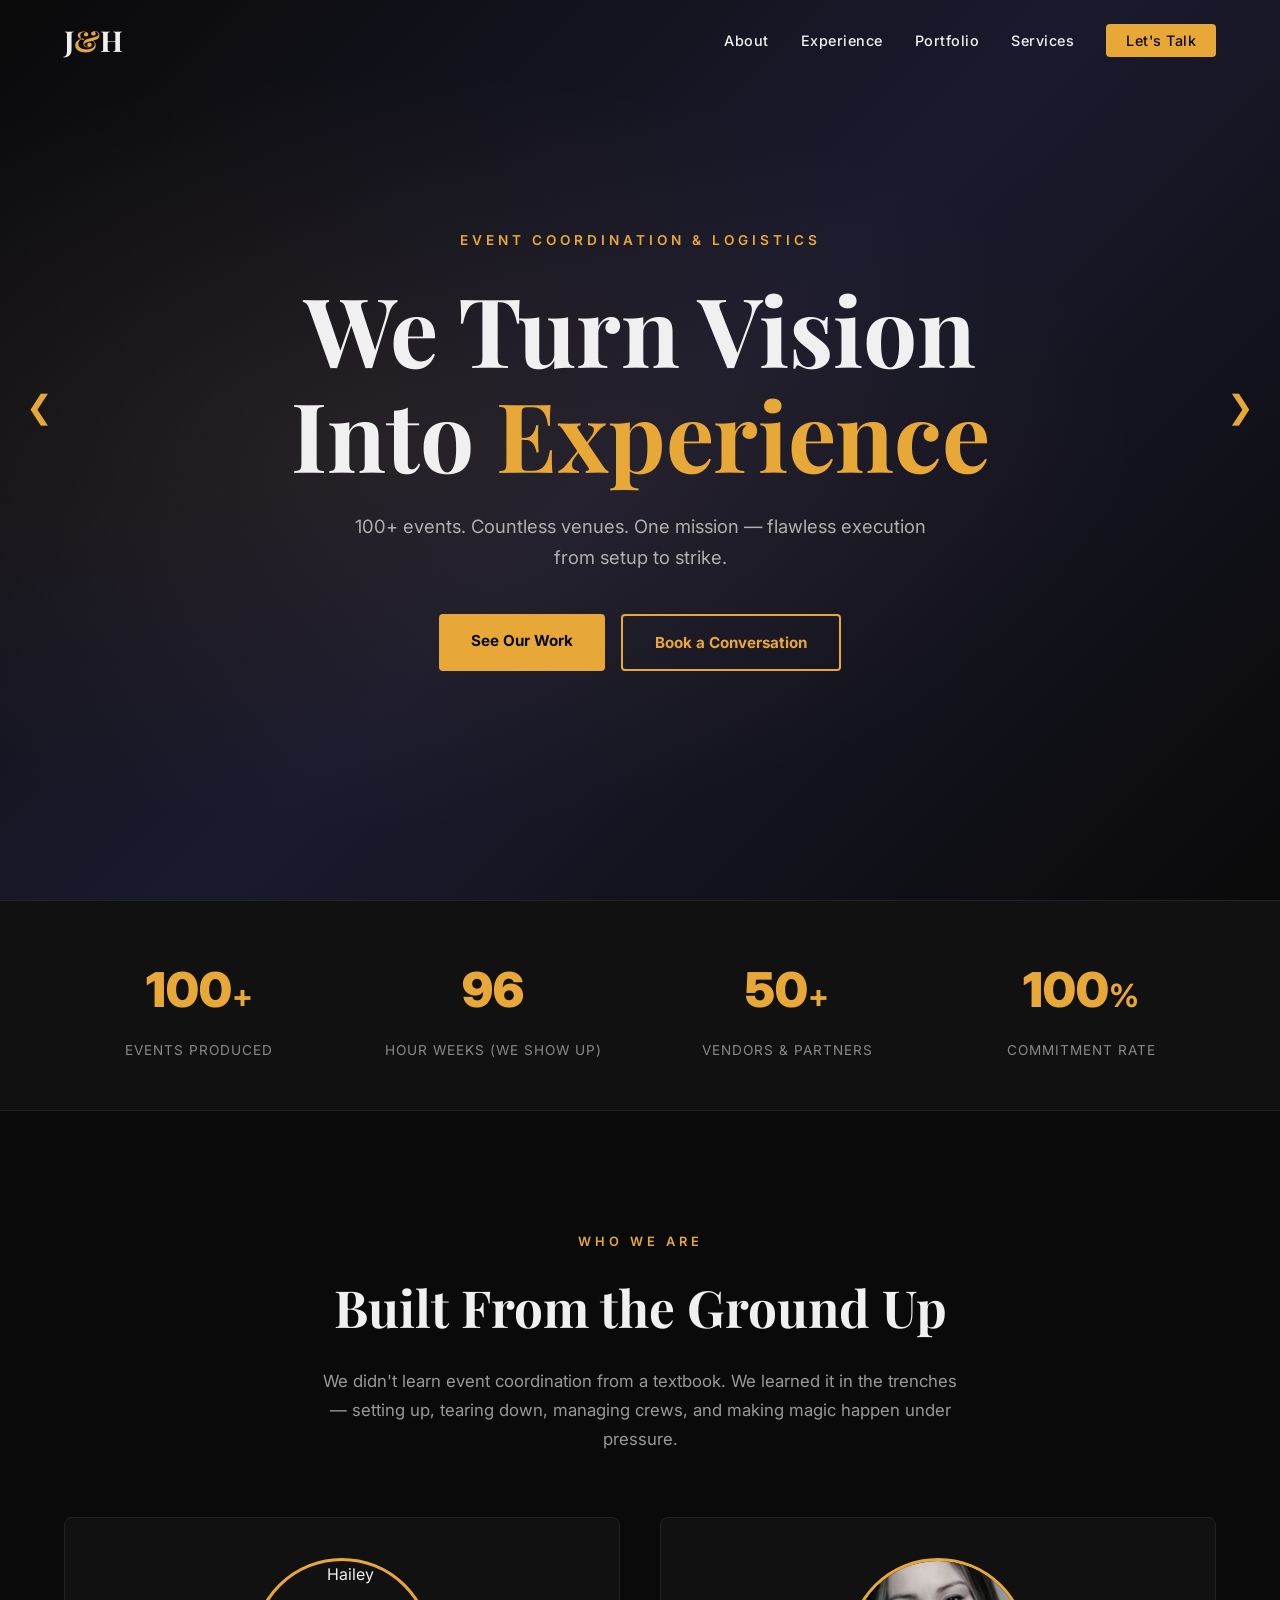
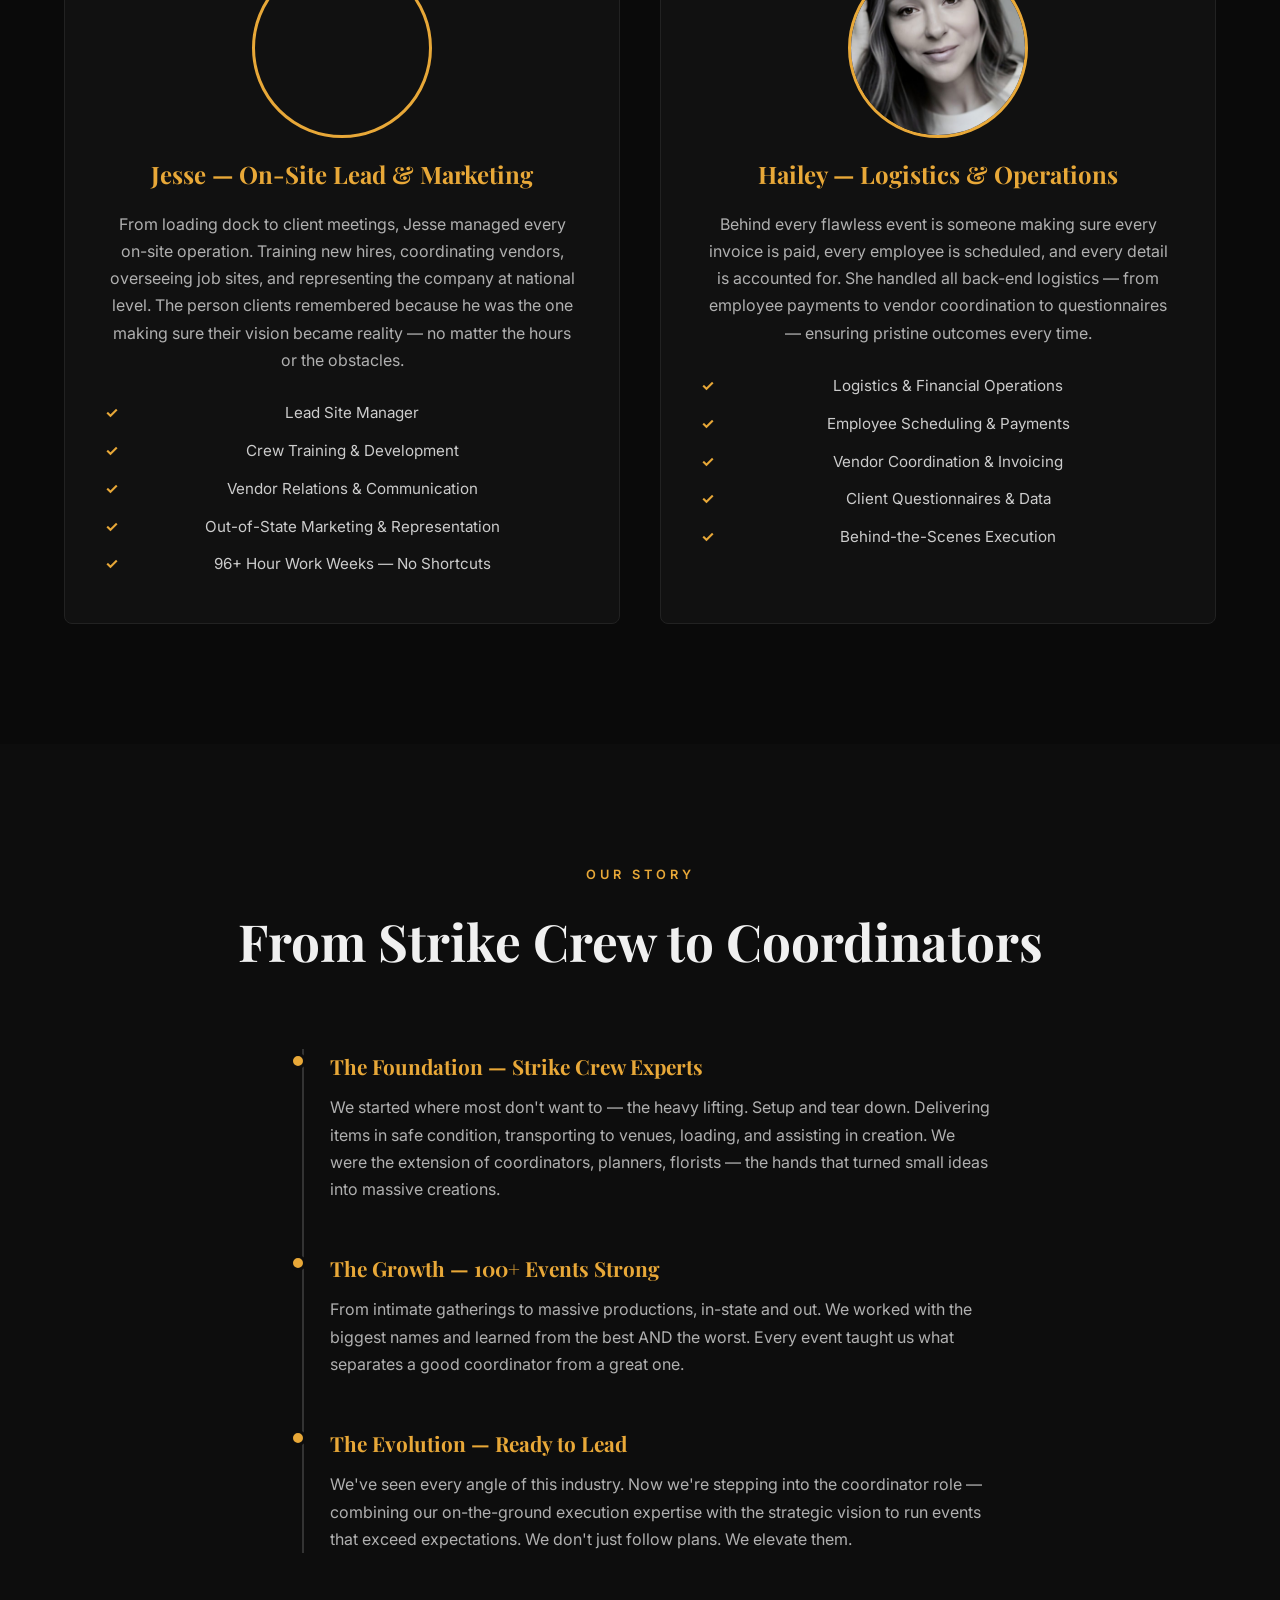
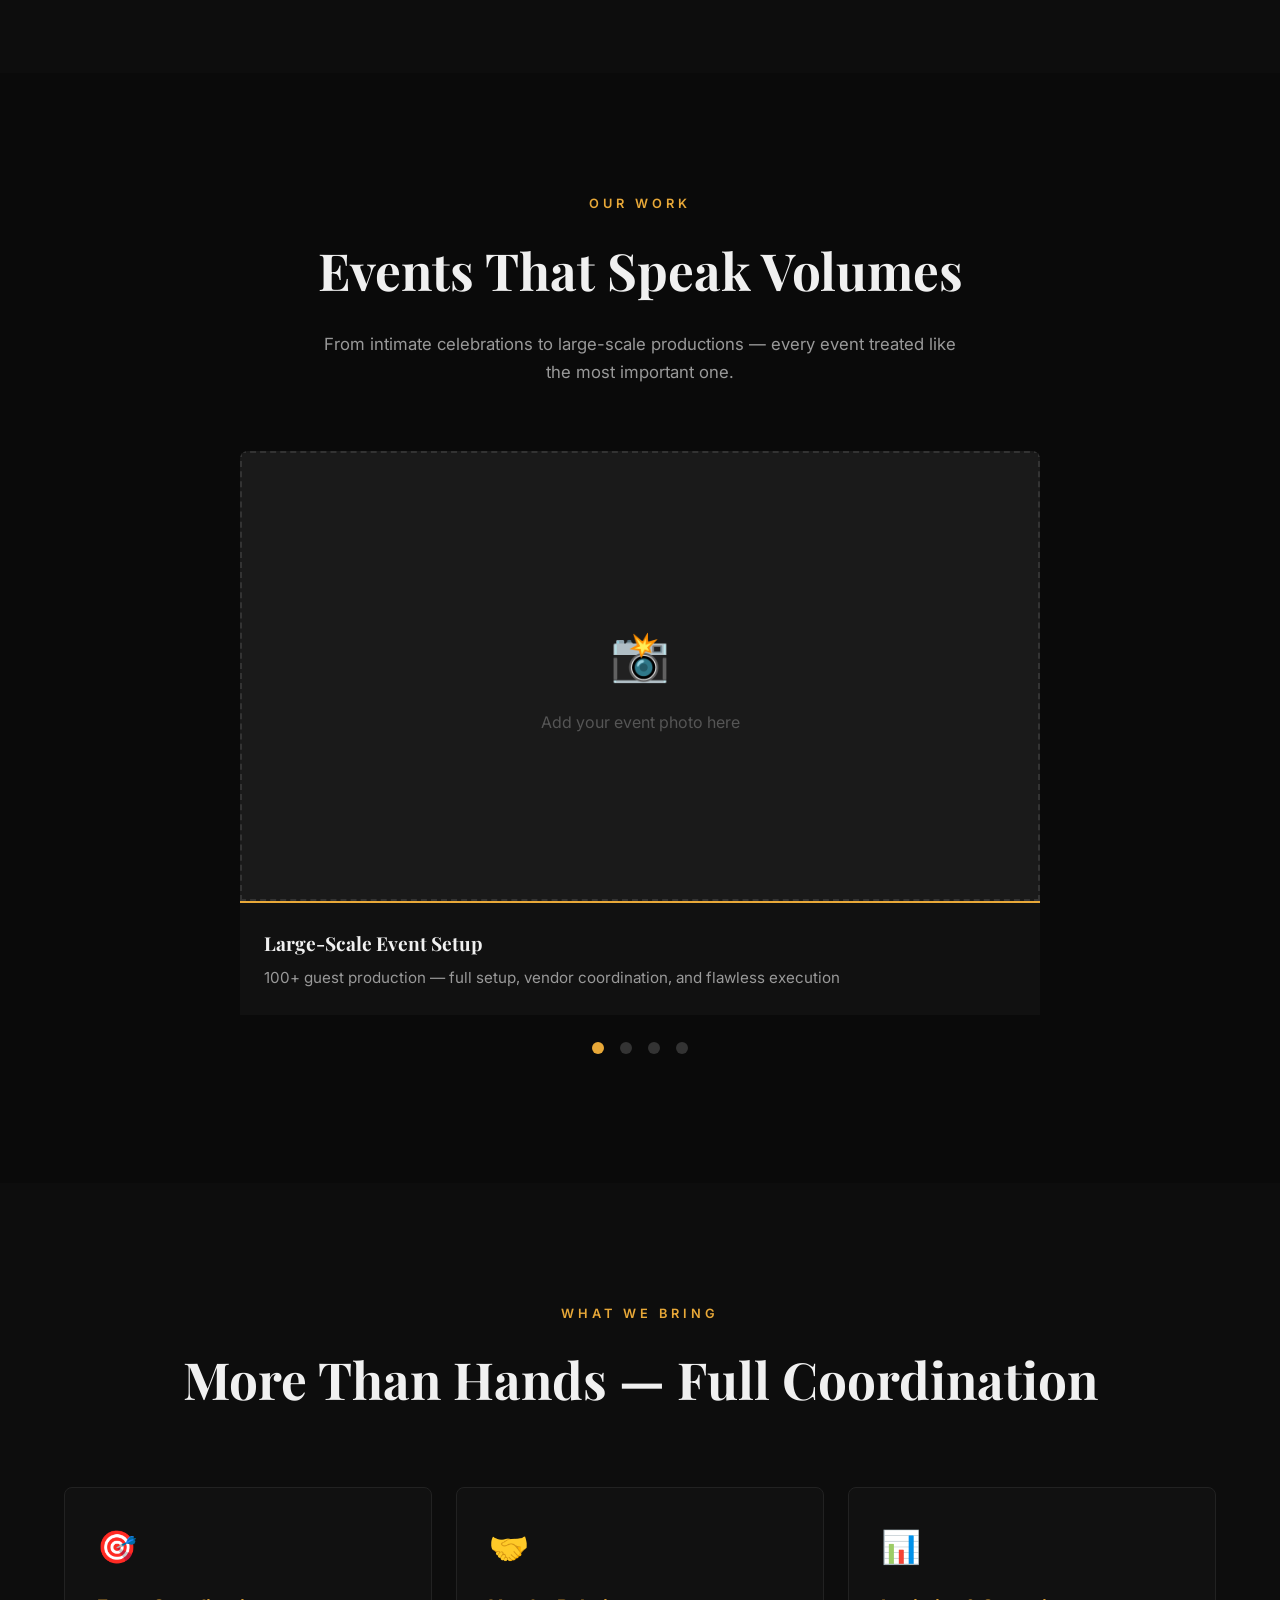
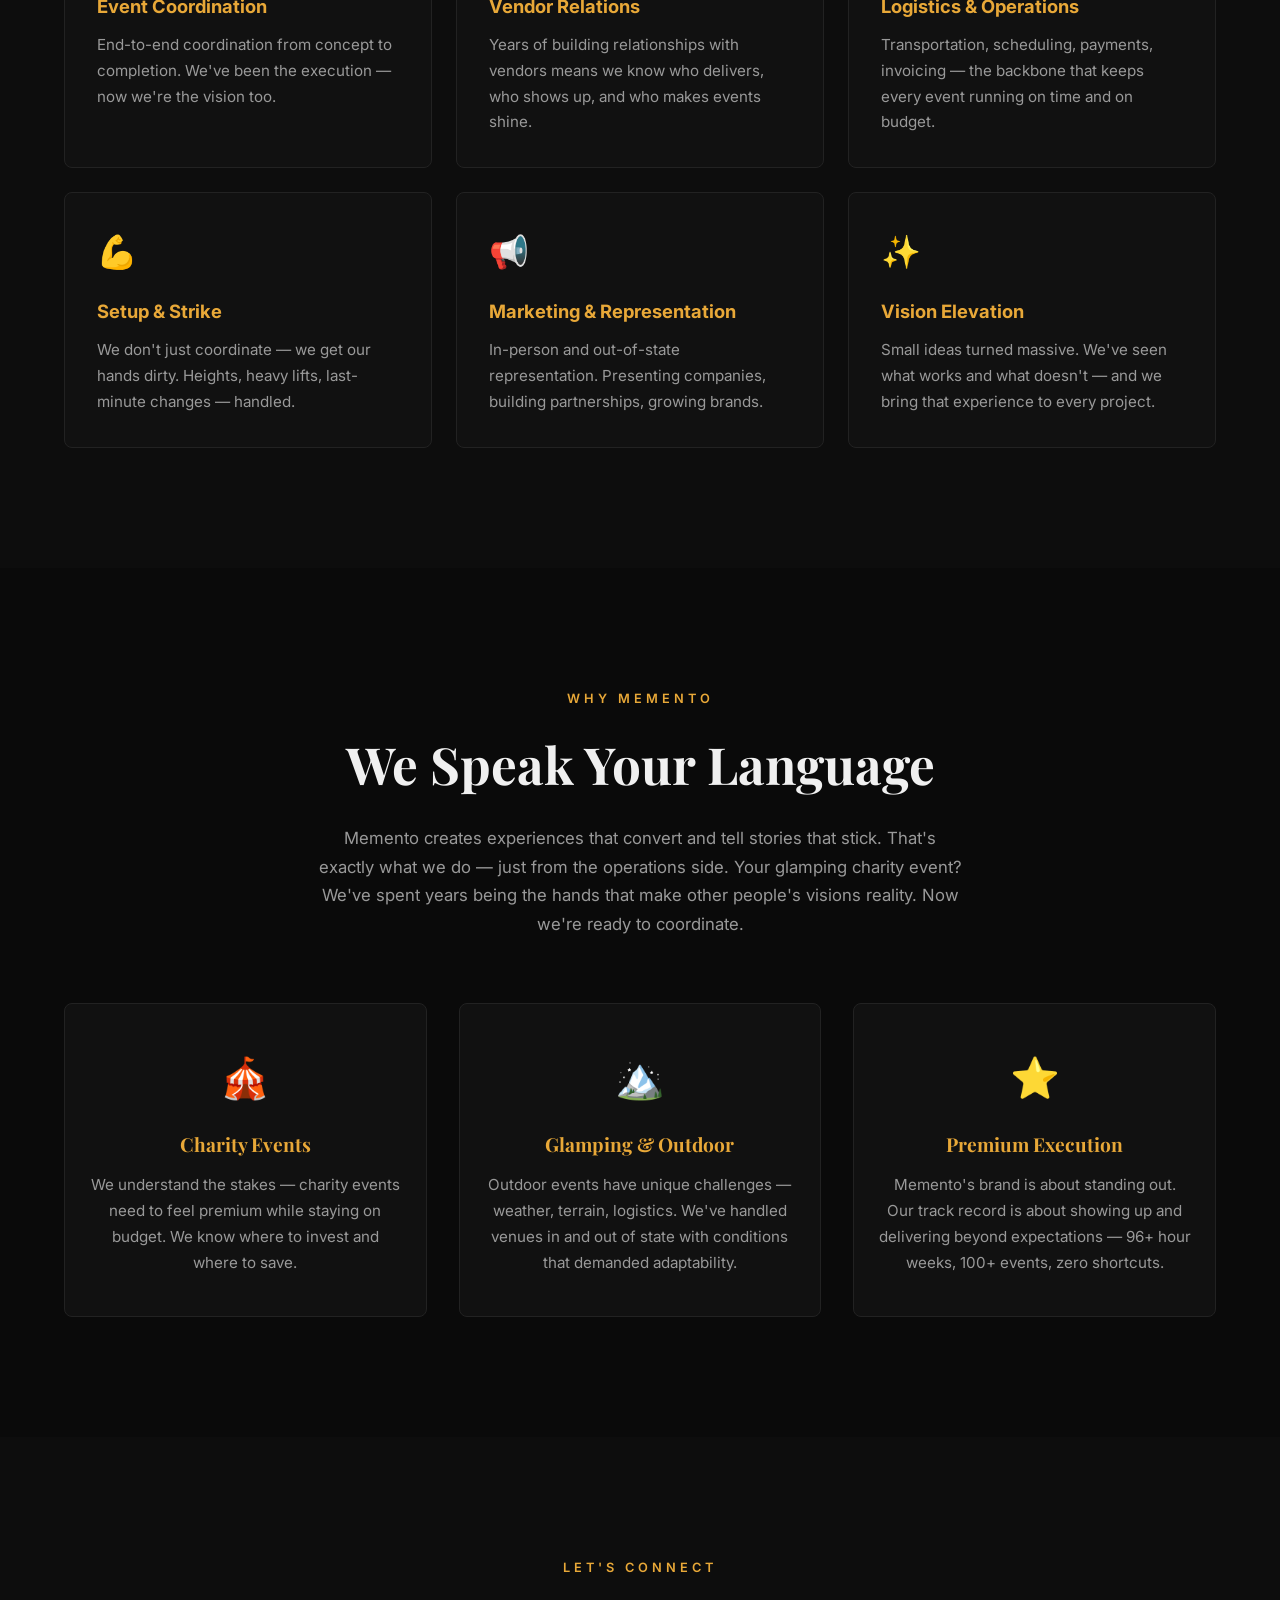
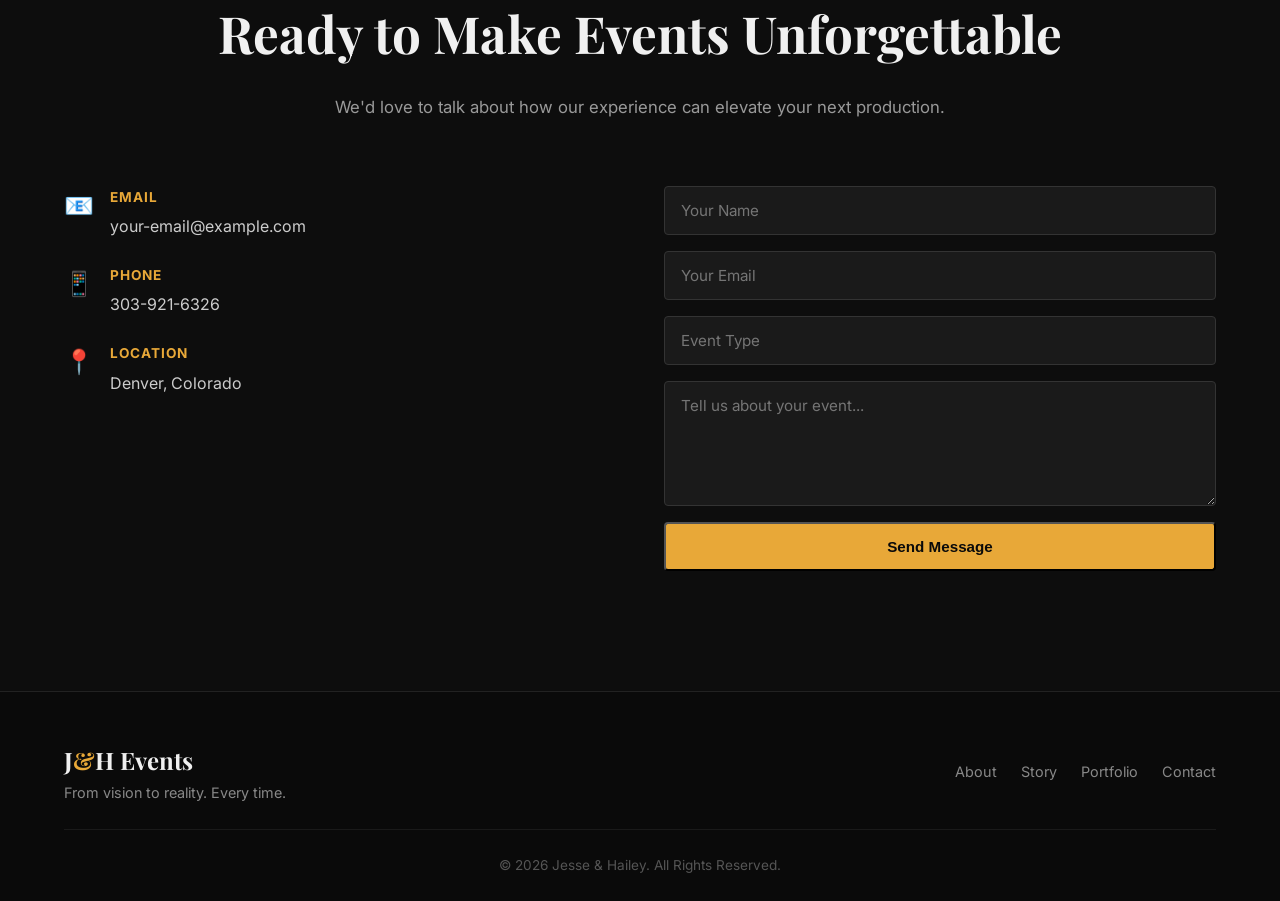
==== index.html @ 182ef025 "Update image source for Jesse's photo" ====
<!DOCTYPE html>
<html lang="en">
<head>
    <meta charset="UTF-8">
    <meta name="viewport" content="width=device-width, initial-scale=1.0">
    <title>Jesse & Hailey | Event Coordinators</title>
    <link rel="stylesheet" href="styles.css">
    <link rel="preconnect" href="https://fonts.googleapis.com">
    <link href="https://fonts.googleapis.com/css2?family=Inter:wght@300;400;500;600;700;800;900&family=Playfair+Display:wght@400;600;700&display=swap" rel="stylesheet">
</head>
<body>

    <!-- Navigation -->
    <nav class="navbar" id="navbar">
        <div class="nav-container">
            <a href="#hero" class="nav-logo">J<span>&</span>H</a>
            <ul class="nav-links">
                <li><a href="#about">About</a></li>
                <li><a href="#experience">Experience</a></li>
                <li><a href="#portfolio">Portfolio</a></li>
                <li><a href="#what-we-do">Services</a></li>
                <li><a href="#contact" class="nav-cta">Let's Talk</a></li>
            </ul>
            <button class="mobile-toggle" id="mobileToggle">☰</button>
        </div>
    </nav>

    <!-- Hero Section -->
    <section class="hero" id="hero">
        <div class="hero-overlay"></div>
        <div class="hero-content">
            <p class="hero-tagline">EVENT COORDINATION & LOGISTICS</p>
            <h1 class="hero-title">We Turn Vision<br>Into <span class="accent">Experience</span></h1>
            <p class="hero-subtitle">100+ events. Countless venues. One mission — flawless execution from setup to strike.</p>
            <div class="hero-buttons">
                <a href="#portfolio" class="btn btn-primary">See Our Work</a>
                <a href="#contact" class="btn btn-outline">Book a Conversation</a>
            </div>
        </div>
    </section>

    <!-- Stats Bar -->
    <section class="stats-bar">
        <div class="container">
            <div class="stats-grid">
                <div class="stat">
                    <span class="stat-number" data-target="100">0</span><span class="stat-plus">+</span>
                    <span class="stat-label">Events Produced</span>
                </div>
                <div class="stat">
                    <span class="stat-number" data-target="96">0</span>
                    <span class="stat-label">Hour Weeks (We Show Up)</span>
                </div>
                <div class="stat">
                    <span class="stat-number" data-target="50">0</span><span class="stat-plus">+</span>
                    <span class="stat-label">Vendors & Partners</span>
                </div>
                <div class="stat">
                    <span class="stat-number">100</span><span class="stat-percent">%</span>
                    <span class="stat-label">Commitment Rate</span>
                </div>
            </div>
        </div>
    </section>

    <!-- About Section -->
    <section class="about" id="about">
        <div class="container">
            <div class="section-header">
                <p class="section-tag">WHO WE ARE</p>
                <h2 class="section-title">Built From the Ground Up</h2>
                <p class="section-subtitle">We didn't learn event coordination from a textbook. We learned it in the trenches — setting up, tearing down, managing crews, and making magic happen under pressure.</p>
            </div>
            <div class="about-grid">
                <div class="about-card">
                    <img src="https://github.com/666beaxt/HAILEY-JESSE/blob/main/Jesse.jpg?raw=true" alt="Hailey" class="about-photo">
                    <h3>Jesse — On-Site Lead & Marketing</h3>
                    <p>From loading dock to client meetings, Jesse managed every on-site operation. Training new hires, coordinating vendors, overseeing job sites, and representing the company at national level. The person clients remembered because he was the one making sure their vision became reality — no matter the hours or the obstacles.</p>
                    <ul class="about-skills">
                        <li>Lead Site Manager</li>
                        <li>Crew Training & Development</li>
                        <li>Vendor Relations & Communication</li>
                        <li>Out-of-State Marketing & Representation</li>
                        <li>96+ Hour Work Weeks — No Shortcuts</li>
                    </ul>
                </div>
                <div class="about-card">
                    <img src="hailey.jpg" alt="Hailey" class="about-photo">
                    <h3>Hailey — Logistics & Operations</h3>
                    <p>Behind every flawless event is someone making sure every invoice is paid, every employee is scheduled, and every detail is accounted for. She handled all back-end logistics — from employee payments to vendor coordination to questionnaires — ensuring pristine outcomes every time.</p>
                    <ul class="about-skills">
                        <li>Logistics & Financial Operations</li>
                        <li>Employee Scheduling & Payments</li>
                        <li>Vendor Coordination & Invoicing</li>
                        <li>Client Questionnaires & Data</li>
                        <li>Behind-the-Scenes Execution</li>
                    </ul>
                </div>
            </div>
        </div>
    </section>

    <!-- Experience / Story Section -->
    <section class="experience" id="experience">
        <div class="container">
            <div class="section-header">
                <p class="section-tag">OUR STORY</p>
                <h2 class="section-title">From Strike Crew to Coordinators</h2>
            </div>
            <div class="timeline">
                <div class="timeline-item">
                    <div class="timeline-marker"></div>
                    <div class="timeline-content">
                        <h3>The Foundation — Strike Crew Experts</h3>
                        <p>We started where most don't want to — the heavy lifting. Setup and tear down. Delivering items in safe condition, transporting to venues, loading, and assisting in creation. We were the extension of coordinators, planners, florists — the hands that turned small ideas into massive creations.</p>
                    </div>
                </div>
                <div class="timeline-item">
                    <div class="timeline-marker"></div>
                    <div class="timeline-content">
                        <h3>The Growth — 100+ Events Strong</h3>
                        <p>From intimate gatherings to massive productions, in-state and out. We worked with the biggest names and learned from the best AND the worst. Every event taught us what separates a good coordinator from a great one.</p>
                    </div>
                </div>
                <div class="timeline-item">
                    <div class="timeline-marker"></div>
                    <div class="timeline-content">
                        <h3>The Evolution — Ready to Lead</h3>
                        <p>We've seen every angle of this industry. Now we're stepping into the coordinator role — combining our on-the-ground execution expertise with the strategic vision to run events that exceed expectations. We don't just follow plans. We elevate them.</p>
                    </div>
                </div>
            </div>
        </div>
    </section>

    <!-- Portfolio Slideshow Section -->
    <section class="portfolio" id="portfolio">
        <div class="container">
            <div class="section-header">
                <p class="section-tag">OUR WORK</p>
                <h2 class="section-title">Events That Speak Volumes</h2>
                <p class="section-subtitle">From intimate celebrations to large-scale productions — every event treated like the most important one.</p>
            </div>
            <div class="slideshow-container">
                <div class="slide active">
                    <div class="slide-placeholder">
                        <span>📸</span>
                        <p>Add your event photo here</p>
                    </div>
                    <div class="slide-caption">
                        <h3>Large-Scale Event Setup</h3>
                        <p>100+ guest production — full setup, vendor coordination, and flawless execution</p>
                    </div>
                </div>
                <div class="slide">
                    <div class="slide-placeholder">
                        <span>📸</span>
                        <p>Add your event photo here</p>
                    </div>
                    <div class="slide-caption">
                        <h3>Out-of-State Event</h3>
                        <p>Flown in, set up, executed, and struck — representing our company at every step</p>
                    </div>
                </div>
                <div class="slide">
                    <div class="slide-placeholder">
                        <span>📸</span>
                        <p>Add your event photo here</p>
                    </div>
                    <div class="slide-caption">
                        <h3>Venue Transformation</h3>
                        <p>From empty space to unforgettable experience — logistics, design support, and precision timing</p>
                    </div>
                </div>
                <div class="slide">
                    <div class="slide-placeholder">
                        <span>📸</span>
                        <p>Add your event photo here</p>
                    </div>
                    <div class="slide-caption">
                        <h3>Professional Strike & Wrap</h3>
                        <p>Every item returned in the same condition it left — that's our standard</p>
                    </div>
                </div>
                <!-- Navigation dots -->
                <div class="slide-dots">
                    <span class="dot active" onclick="currentSlide(1)"></span>
                    <span class="dot" onclick="currentSlide(2)"></span>
                    <span class="dot" onclick="currentSlide(3)"></span>
                    <span class="dot" onclick="currentSlide(4)"></span>
                </div>
            </div>
            <!-- Prev/Next buttons -->
            <a class="slide-prev" onclick="plusSlides(-1)">&#10094;</a>
            <a class="slide-next" onclick="plusSlides(1)">&#10095;</a>
        </div>
    </section>

    <!-- What We Do / Services -->
    <section class="services" id="what-we-do">
        <div class="container">
            <div class="section-header">
                <p class="section-tag">WHAT WE BRING</p>
                <h2 class="section-title">More Than Hands — Full Coordination</h2>
            </div>
            <div class="services-grid">
                <div class="service-card">
                    <div class="service-icon">🎯</div>
                    <h3>Event Coordination</h3>
                    <p>End-to-end coordination from concept to completion. We've been the execution — now we're the vision too.</p>
                </div>
                <div class="service-card">
                    <div class="service-icon">🤝</div>
                    <h3>Vendor Relations</h3>
                    <p>Years of building relationships with vendors means we know who delivers, who shows up, and who makes events shine.</p>
                </div>
                <div class="service-card">
                    <div class="service-icon">📊</div>
                    <h3>Logistics & Operations</h3>
                    <p>Transportation, scheduling, payments, invoicing — the backbone that keeps every event running on time and on budget.</p>
                </div>
                <div class="service-card">
                    <div class="service-icon">💪</div>
                    <h3>Setup & Strike</h3>
                    <p>We don't just coordinate — we get our hands dirty. Heights, heavy lifts, last-minute changes — handled.</p>
                </div>
                <div class="service-card">
                    <div class="service-icon">📢</div>
                    <h3>Marketing & Representation</h3>
                    <p>In-person and out-of-state representation. Presenting companies, building partnerships, growing brands.</p>
                </div>
                <div class="service-card">
                    <div class="service-icon">✨</div>
                    <h3>Vision Elevation</h3>
                    <p>Small ideas turned massive. We've seen what works and what doesn't — and we bring that experience to every project.</p>
                </div>
            </div>
        </div>
    </section>

    <!-- Why Memento Section -->
    <section class="why-memento">
        <div class="container">
            <div class="section-header">
                <p class="section-tag">WHY MEMENTO</p>
                <h2 class="section-title">We Speak Your Language</h2>
                <p class="section-subtitle">Memento creates experiences that convert and tell stories that stick. That's exactly what we do — just from the operations side. Your glamping charity event? We've spent years being the hands that make other people's visions reality. Now we're ready to coordinate.</p>
            </div>
            <div class="alignment-grid">
                <div class="alignment-card">
                    <div class="alignment-icon">🎪</div>
                    <h3>Charity Events</h3>
                    <p>We understand the stakes — charity events need to feel premium while staying on budget. We know where to invest and where to save.</p>
                </div>
                <div class="alignment-card">
                    <div class="alignment-icon">🏔️</div>
                    <h3>Glamping & Outdoor</h3>
                    <p>Outdoor events have unique challenges — weather, terrain, logistics. We've handled venues in and out of state with conditions that demanded adaptability.</p>
                </div>
                <div class="alignment-card">
                    <div class="alignment-icon">⭐</div>
                    <h3>Premium Execution</h3>
                    <p>Memento's brand is about standing out. Our track record is about showing up and delivering beyond expectations — 96+ hour weeks, 100+ events, zero shortcuts.</p>
                </div>
            </div>
        </div>
    </section>

    

    <!-- Contact Section -->
    <section class="contact" id="contact">
        <div class="container">
            <div class="section-header">
                <p class="section-tag">LET'S CONNECT</p>
                <h2 class="section-title">Ready to Make Events Unforgettable</h2>
                <p class="section-subtitle">We'd love to talk about how our experience can elevate your next production.</p>
            </div>
            <div class="contact-grid">
                <div class="contact-info">
                    <div class="contact-item">
                        <span class="contact-icon">📧</span>
                        <div>
                            <h4>Email</h4>
                            <p>your-email@example.com</p>
                        </div>
                    </div>
                    <div class="contact-item">
                        <span class="contact-icon">📱</span>
                        <div>
                            <h4>Phone</h4>
                            <p>303-921-6326</p>
                        </div>
                    </div>
                    <div class="contact-item">
                        <span class="contact-icon">📍</span>
                        <div>
                            <h4>Location</h4>
                            <p>Denver, Colorado</p>
                        </div>
                    </div>
                </div>
                <form class="contact-form" id="contactForm">
                    <input type="text" placeholder="Your Name" required>
                    <input type="email" placeholder="Your Email" required>
                    <input type="text" placeholder="Event Type">
                    <textarea placeholder="Tell us about your event..." rows="5" required></textarea>
                    <button type="submit" class="btn btn-primary btn-full">Send Message</button>
                </form>
            </div>
        </div>
    </section>

    <!-- Footer -->
    <footer class="footer">
        <div class="container">
            <div class="footer-content">
                <div class="footer-brand">
                    <h3>J<span>&</span>H Events</h3>
                    <p>From vision to reality. Every time.</p>
                </div>
                <div class="footer-links">
                    <a href="#about">About</a>
                    <a href="#experience">Story</a>
                    <a href="#portfolio">Portfolio</a>
                    <a href="#contact">Contact</a>
                </div>
            </div>
            <div class="footer-bottom">
                <p>&copy; 2026 Jesse & Hailey. All Rights Reserved.</p>
            </div>
        </div>
    </footer>

    <script src="script.js"></script>
</body>
</html>
---- styles.css ----
/* ===== RESET & BASE ===== */
*, *::before, *::after { margin: 0; padding: 0; box-sizing: border-box; }
html { scroll-behavior: smooth; }
body { font-family: 'Inter', sans-serif; color: #f0f0f0; background: #0a0a0a; line-height: 1.7; }
a { text-decoration: none; color: inherit; }
.container { max-width: 1200px; margin: 0 auto; padding: 0 24px; }
img { max-width: 100%; }

/* ===== ACCENT ===== */
.accent { color: #e8a838; }
.btn-primary { background: #e8a838; color: #0a0a0a; }
.btn-primary:hover { background: #f0b84d; }
.btn-outline { border: 2px solid #e8a838; color: #e8a838; }
.btn-outline:hover { background: #e8a838; color: #0a0a0a; }
.btn { display: inline-block; padding: 14px 32px; font-weight: 700; font-size: 0.95rem; border-radius: 4px; transition: all 0.3s; cursor: pointer; }
.btn-full { width: 100%; text-align: center; }

/* ===== NAVBAR ===== */
.navbar { position: fixed; top: 0; width: 100%; z-index: 1000; transition: background 0.3s; }
.navbar.scrolled { background: rgba(10,10,10,0.95); backdrop-filter: blur(10px); }
.nav-container { max-width: 1200px; margin: 0 auto; padding: 16px 24px; display: flex; justify-content: space-between; align-items: center; }
.nav-logo { font-family: 'Playfair Display', serif; font-size: 1.8rem; font-weight: 700; }
.nav-logo span { color: #e8a838; }
.nav-links { list-style: none; display: flex; gap: 32px; align-items: center; }
.nav-links a { font-size: 0.9rem; font-weight: 500; letter-spacing: 0.5px; transition: color 0.3s; }
.nav-links a:hover { color: #e8a838; }
.nav-cta { background: #e8a838; color: #0a0a0a !important; padding: 8px 20px; border-radius: 4px; font-weight: 700; }
.nav-cta:hover { background: #f0b84d; }
.mobile-toggle { display: none; background: none; border: none; color: #f0f0f0; font-size: 1.5rem; cursor: pointer; }

/* ===== HERO ===== */
.hero { min-height: 100vh; display: flex; align-items: center; justify-content: center; position: relative; background: linear-gradient(135deg, #0a0a0a 0%, #1a1a2e 50%, #0a0a0a 100%); }
.hero-overlay { position: absolute; inset: 0; background: radial-gradient(ellipse at 30% 50%, rgba(232,168,56,0.08) 0%, transparent 60%); }
.hero-content { position: relative; text-align: center; padding: 0 24px; }
.hero-tagline { font-size: 0.85rem; letter-spacing: 4px; color: #e8a838; margin-bottom: 24px; font-weight: 600; }
.hero-title { font-family: 'Playfair Display', serif; font-size: clamp(3rem, 8vw, 6rem); line-height: 1.1; margin-bottom: 24px; font-weight: 700; }
.hero-subtitle { font-size: 1.15rem; color: #b0b0b0; max-width: 600px; margin: 0 auto 40px; }
.hero-buttons { display: flex; gap: 16px; justify-content: center; flex-wrap: wrap; }

/* ===== STATS BAR ===== */
.stats-bar { background: #111; padding: 48px 0; border-top: 1px solid #222; border-bottom: 1px solid #222; }
.stats-grid { display: grid; grid-template-columns: repeat(4, 1fr); gap: 24px; text-align: center; }
.stat-number { font-size: 3rem; font-weight: 900; color: #e8a838; }
.stat-plus, .stat-percent { font-size: 2rem; color: #e8a838; font-weight: 700; }
.stat-label { display: block; font-size: 0.85rem; color: #888; margin-top: 8px; letter-spacing: 1px; text-transform: uppercase; }

/* ===== SECTION HEADERS ===== */
.section-header { text-align: center; margin-bottom: 64px; }
.section-tag { font-size: 0.8rem; letter-spacing: 4px; color: #e8a838; margin-bottom: 12px; font-weight: 600; }
.section-title { font-family: 'Playfair Display', serif; font-size: clamp(2rem, 4vw, 3.2rem); margin-bottom: 16px; }
.section-subtitle { font-size: 1.05rem; color: #999; max-width: 650px; margin: 0 auto; }

/* ===== ABOUT ===== */
.about { padding: 120px 0; }
.about-grid { display: grid; grid-template-columns: 1fr 1fr; gap: 40px; }
.about-card { background: #111; border: 1px solid #222; border-radius: 8px; padding: 40px; transition: border-color 0.3s; }
.about-card:hover { border-color: #e8a838; }
.about-card h3 { font-family: 'Playfair Display', serif; font-size: 1.5rem; margin-bottom: 16px; color: #e8a838; }
.about-card p { color: #b0b0b0; margin-bottom: 20px; }
.about-skills { list-style: none; }
.about-skills li { padding: 6px 0; padding-left: 20px; position: relative; color: #ccc; font-size: 0.95rem; }
.about-skills li::before { content: '✓'; position: absolute; left: 0; color: #e8a838; font-weight: 700; }
/* New styles for photo */
.about-photo {
    width: 180px;
    height: 180px;
    border-radius: 50%;
    object-fit: cover;
    border: 3px solid #e8a838;
    margin-bottom: 16px;
    display: block; /* To center it */
    margin-left: auto;
    margin-right: auto;
}
.about-card { text-align: center; } /* Center align text for photo as well */


/* ===== EXPERIENCE / TIMELINE ===== */
.experience { padding: 120px 0; background: #0d0d0d; }
.timeline { max-width: 700px; margin: 0 auto; position: relative; padding-left: 40px; }
.timeline::before { content: ''; position: absolute; left: 12px; top: 0; bottom: 0; width: 2px; background: #333; }
.timeline-item { position: relative; margin-bottom: 48px; }
.timeline-item:last-child { margin-bottom: 0; }
.timeline-marker { position: absolute; left: -40px; top: 4px; width: 16px; height: 16px; border-radius: 50%; background: #e8a838; border: 3px solid #0d0d0d; }
.timeline-content h3 { font-family: 'Playfair Display', serif; font-size: 1.3rem; margin-bottom: 10px; color: #e8a838; }
.timeline-content p { color: #b0b0b0; }

/* ===== PORTFOLIO / SLIDESHOW ===== */
.portfolio { padding: 120px 0; }
.slideshow-container { position: relative; max-width: 800px; margin: 0 auto; overflow: hidden; border-radius: 8px; }
.slide { display: none; }
.slide.active { display: block; }
.slide-placeholder { background: #1a1a1a; border: 2px dashed #333; height: 450px; display: flex; flex-direction: column; align-items: center; justify-content: center; color: #555; }
.slide-placeholder span { font-size: 3rem; margin-bottom: 12px; }
.slide img { width: 100%; height: 450px; object-fit: cover; }
.slide-caption { background: #111; padding: 24px; border-top: 2px solid #e8a838; }
.slide-caption h3 { font-family: 'Playfair Display', serif; font-size: 1.2rem; margin-bottom: 6px; }
.slide-caption p { color: #999; font-size: 0.95rem; }
.slide-dots { text-align: center; margin-top: 20px; }
.dot { display: inline-block; width: 12px; height: 12px; border-radius: 50%; background: #333; margin: 0 6px; cursor: pointer; transition: background 0.3s; }
.dot.active { background: #e8a838; }
.slide-prev, .slide-next { position: absolute; top: 50%; transform: translateY(-100%); font-size: 2rem; color: #e8a838; cursor: pointer; padding: 16px; transition: color 0.3s; user-select: none; }
.slide-prev { left: 10px; }
.slide-next { right: 10px; }
.slide-prev:hover, .slide-next:hover { color: #f0b84d; }

/* ===== SERVICES ===== */
.services { padding: 120px 0; background: #0d0d0d; }
.services-grid { display: grid; grid-template-columns: repeat(3, 1fr); gap: 24px; }
.service-card { background: #111; border: 1px solid #222; border-radius: 8px; padding: 32px; transition: all 0.3s; }
.service-card:hover { border-color: #e8a838; transform: translateY(-4px); }
.service-icon { font-size: 2rem; margin-bottom: 16px; }
.service-card h3 { font-size: 1.15rem; margin-bottom: 10px; color: #e8a838; }
.service-card p { color: #999; font-size: 0.95rem; }

/* ===== WHY MEMENTO ===== */
.why-memento { padding: 120px 0; }
.alignment-grid { display: grid; grid-template-columns: repeat(3, 1fr); gap: 32px; }
.alignment-card { text-align: center; padding: 40px 24px; background: #111; border: 1px solid #222; border-radius: 8px; transition: border-color 0.3s; }
.alignment-card:hover { border-color: #e8a838; }
.alignment-icon { font-size: 2.5rem; margin-bottom: 16px; }
.alignment-card h3 { font-family: 'Playfair Display', serif; font-size: 1.2rem; margin-bottom: 12px; color: #e8a838; }
.alignment-card p { color: #999; font-size: 0.95rem; }

/* ===== CONTACT ===== */
.contact { padding: 120px 0; background: #0d0d0d; }
.contact-grid { display: grid; grid-template-columns: 1fr 1fr; gap: 48px; }
.contact-item { display: flex; align-items: flex-start; gap: 16px; margin-bottom: 24px; }
.contact-icon { font-size: 1.5rem; }
.contact-item h4 { font-size: 0.85rem; letter-spacing: 1px; color: #e8a838; margin-bottom: 4px; text-transform: uppercase; }
.contact-item p { color: #ccc; }
.contact-form { display: flex; flex-direction: column; gap: 16px; }
.contact-form input, .contact-form textarea { background: #1a1a1a; border: 1px solid #333; color: #f0f0f0; padding: 14px 16px; border-radius: 4px; font-family: 'Inter', sans-serif; font-size: 0.95rem; transition: border-color 0.3s; }
.contact-form input:focus, .contact-form textarea:focus { outline: none; border-color: #e8a838; }

/* ===== FOOTER ===== */
.footer { padding: 48px 0 24px; border-top: 1px solid #222; }
.footer-content { display: flex; justify-content: space-between; align-items: center; margin-bottom: 24px; }
.footer-brand h3 { font-family: 'Playfair Display', serif; font-size: 1.5rem; }
.footer-brand h3 span { color: #e8a838; }
.footer-brand p { color: #888; font-size: 0.9rem; }
.footer-links { display: flex; gap: 24px; }
.footer-links a { color: #888; font-size: 0.9rem; transition: color 0.3s; }
.footer-links a:hover { color: #e8a838; }
.footer-bottom { text-align: center; padding-top: 24px; border-top: 1px solid #1a1a1a; }
.footer-bottom p { color: #555; font-size: 0.85rem; }

/* ===== RESPONSIVE ===== */
@media (max-width: 768px) {
    .nav-links { display: none; }
    .mobile-toggle { display: block; }
    .nav-links.open { display: flex; flex-direction: column; position: absolute; top: 100%; left: 0; right: 0; background: rgba(10,10,10,0.98); padding: 24px; gap: 20px; }
    .about-grid, .services-grid, .alignment-grid, .contact-grid { grid-template-columns: 1fr; }
    .stats-grid { grid-template-columns: repeat(2, 1fr); }
    .slide-placeholder { height: 280px; }
    .slide img { height: 280px; }
    /* ===== CLIENT LOGOS TICKER CSS ===== */
    .clients-ticker {
        width: 100%;
        overflow: hidden;
        background: #0a0a0a; /* Dark background to match site */
        padding: 20px 0;
        border-top: 1px solid #222;
        border-bottom: 1px solid #222;
        white-space: nowrap; /* Prevent wrapping */
        box-sizing: border-box; /* Include padding in width calculation */
    }

    .ticker-track {
        display: inline-block;
        white-space: nowrap;
        animation: ticker 20s linear infinite; /* Adjust duration as needed */
    }

    .ticker-item {
        display: inline-block;
        margin-right: 20px; /* Space between names */
        vertical-align: middle; /* Align text nicely */
        font-size: 1.2rem; /* Make text larger */
        color: #e8a838; /* Accent color for names */
        font-weight: 500;
    }

    .ticker-dot {
        display: inline-block; /* Show dots */
        color: #888; /* Color for dots */
        margin: 0 10px; /* Space around dots */
        font-size: 1.2rem;
    }

    /* Keyframes for the animation */
    @keyframes ticker {
        0% { transform: translate3d(0, 0, 0); }
        100% { transform: translate3d(-100%, 0, 0); } /* Moves it by the width of the first set of items */
    }

    /* Responsiveness adjustments */
    @media (max-width: 768px) {
        .ticker-item {
            font-size: 1rem; /* Smaller text on mobile */
        }
        .ticker-dot {
            font-size: 1rem;
            margin: 0 8px;
        }
        .clients-ticker {
            padding: 15px 0;
        }
    }
}
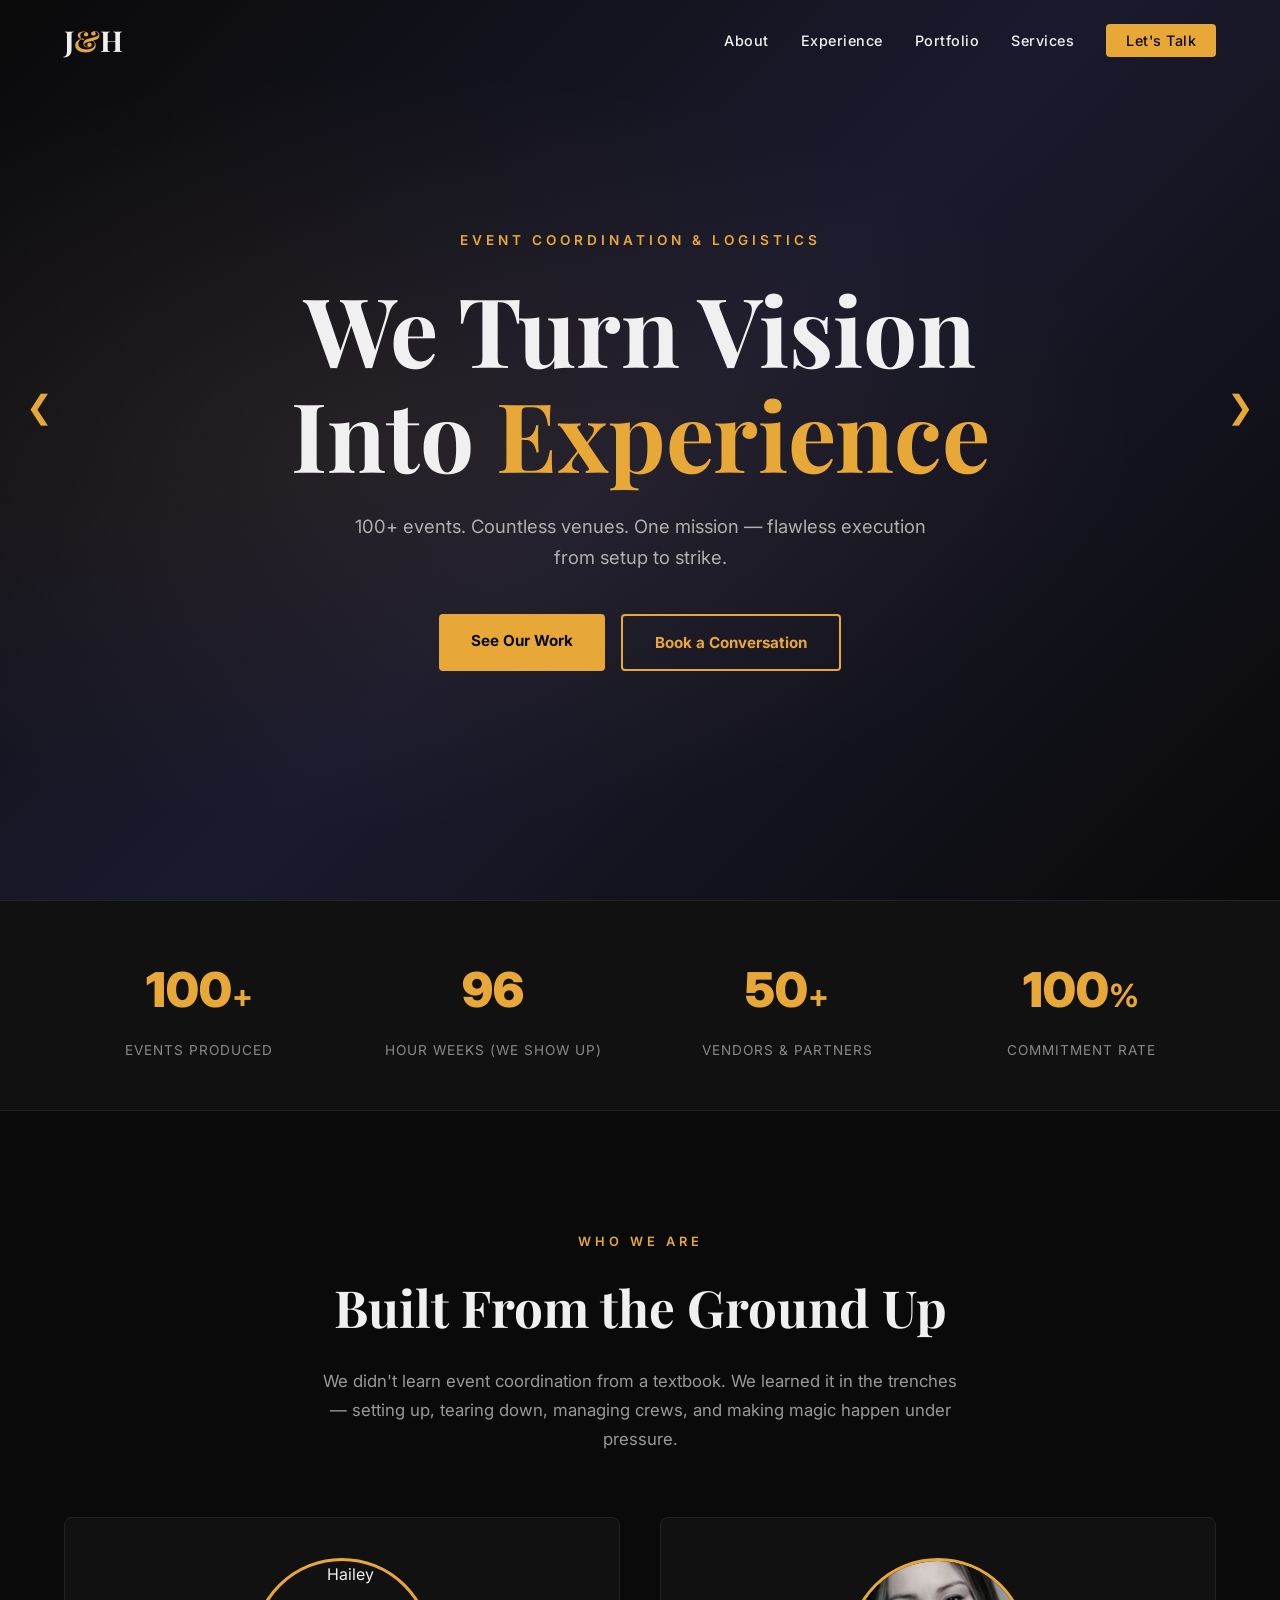
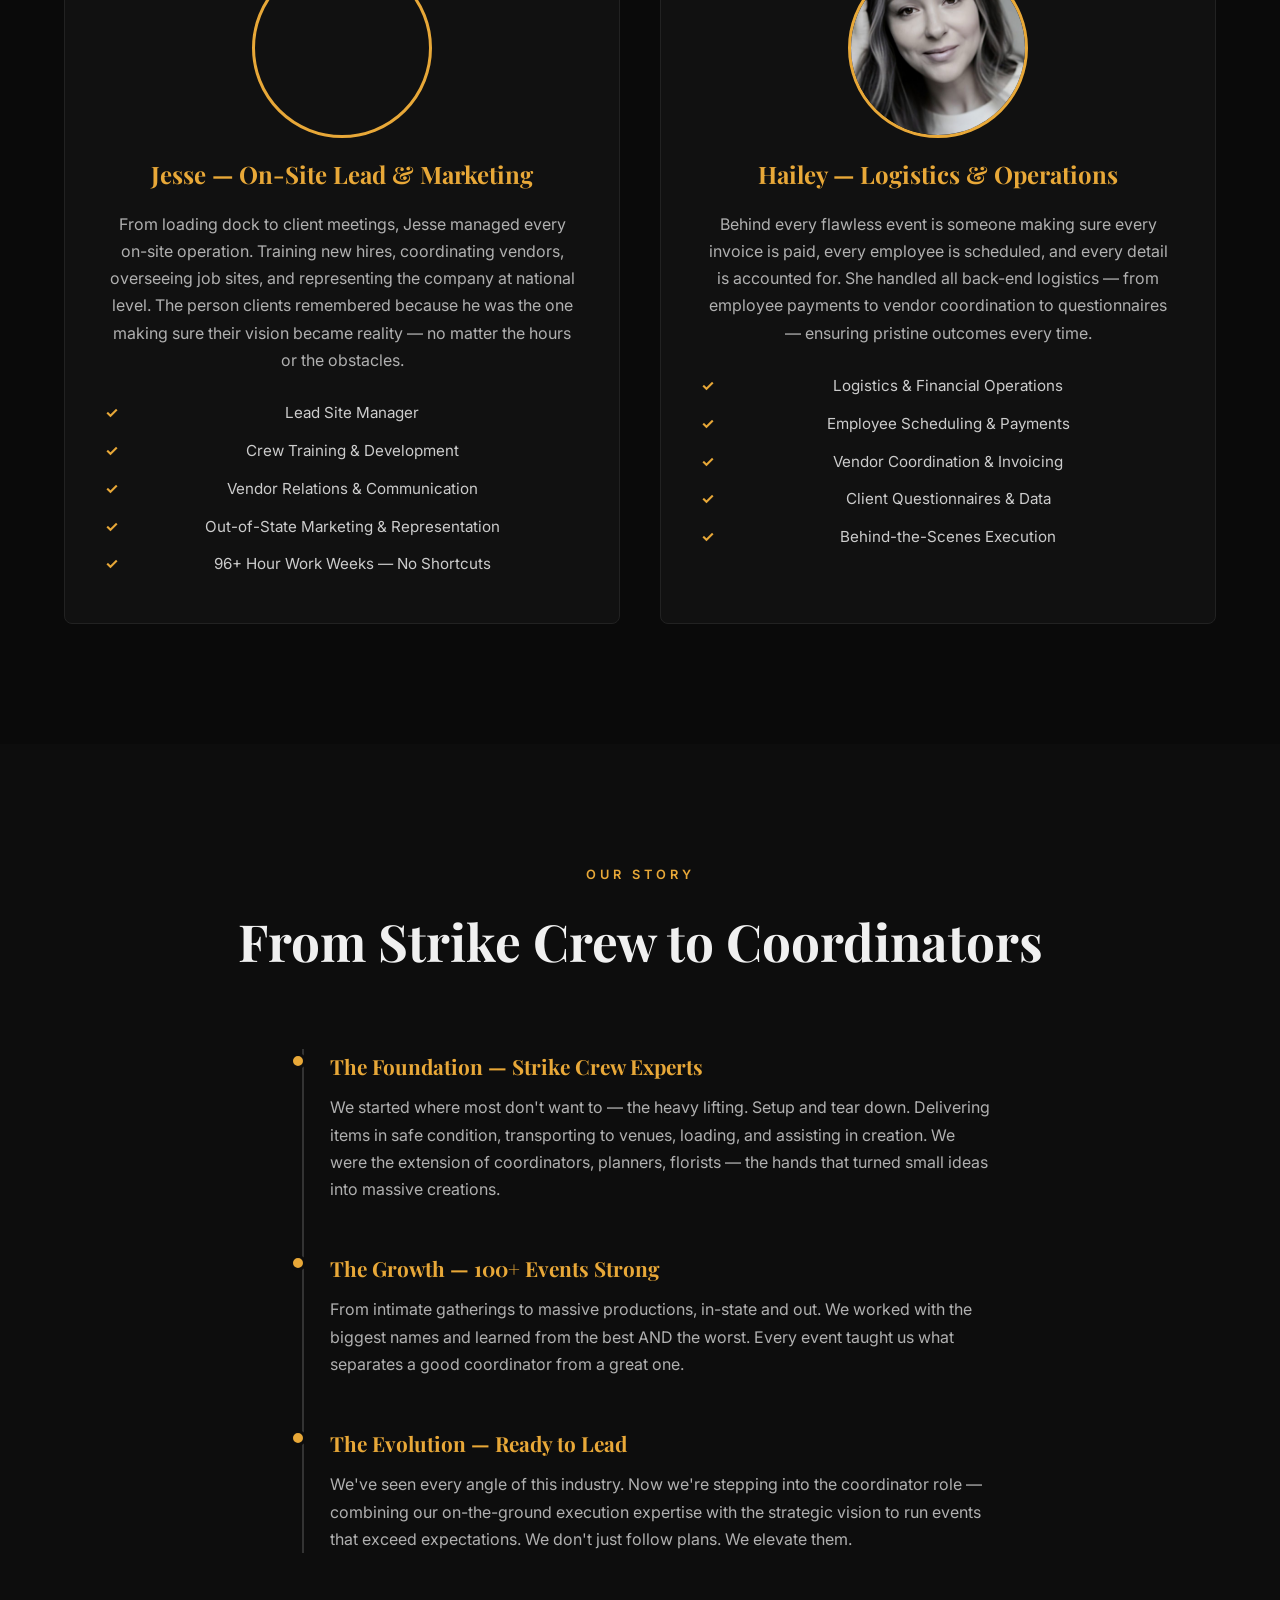
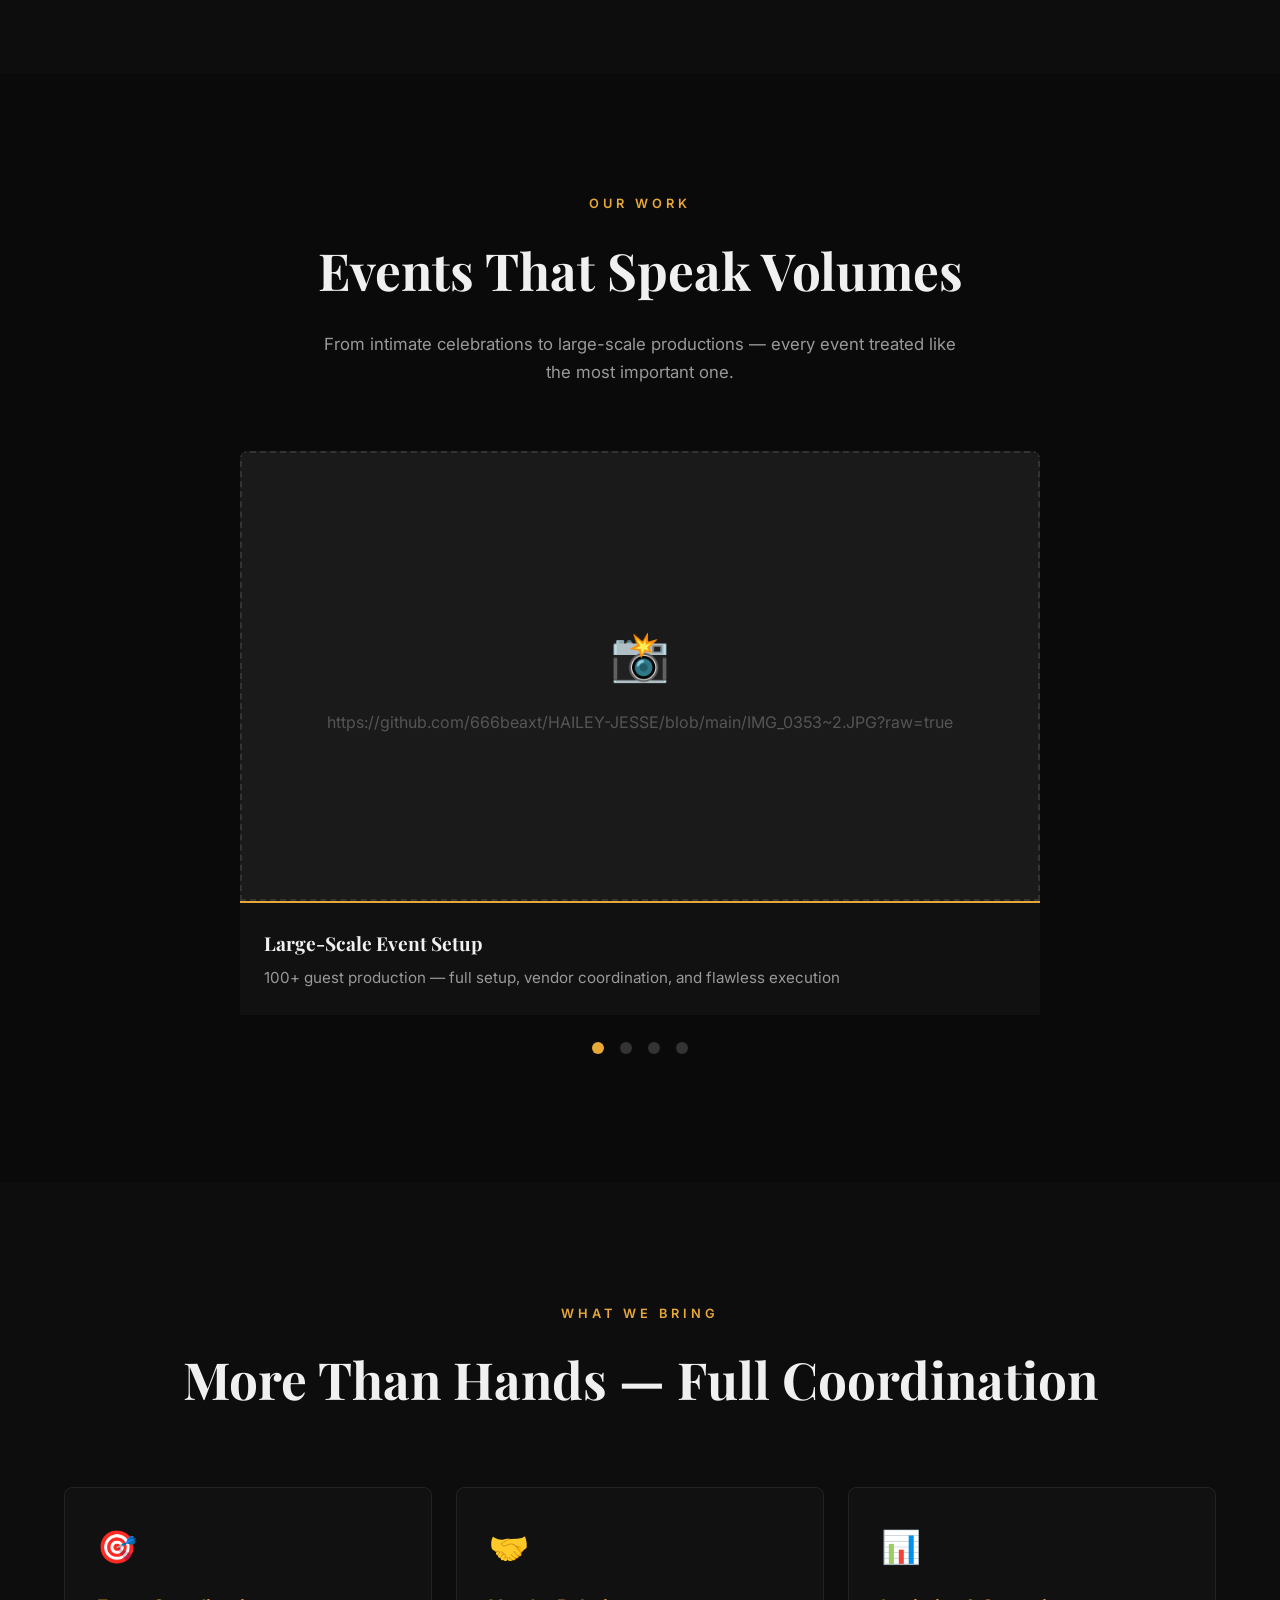
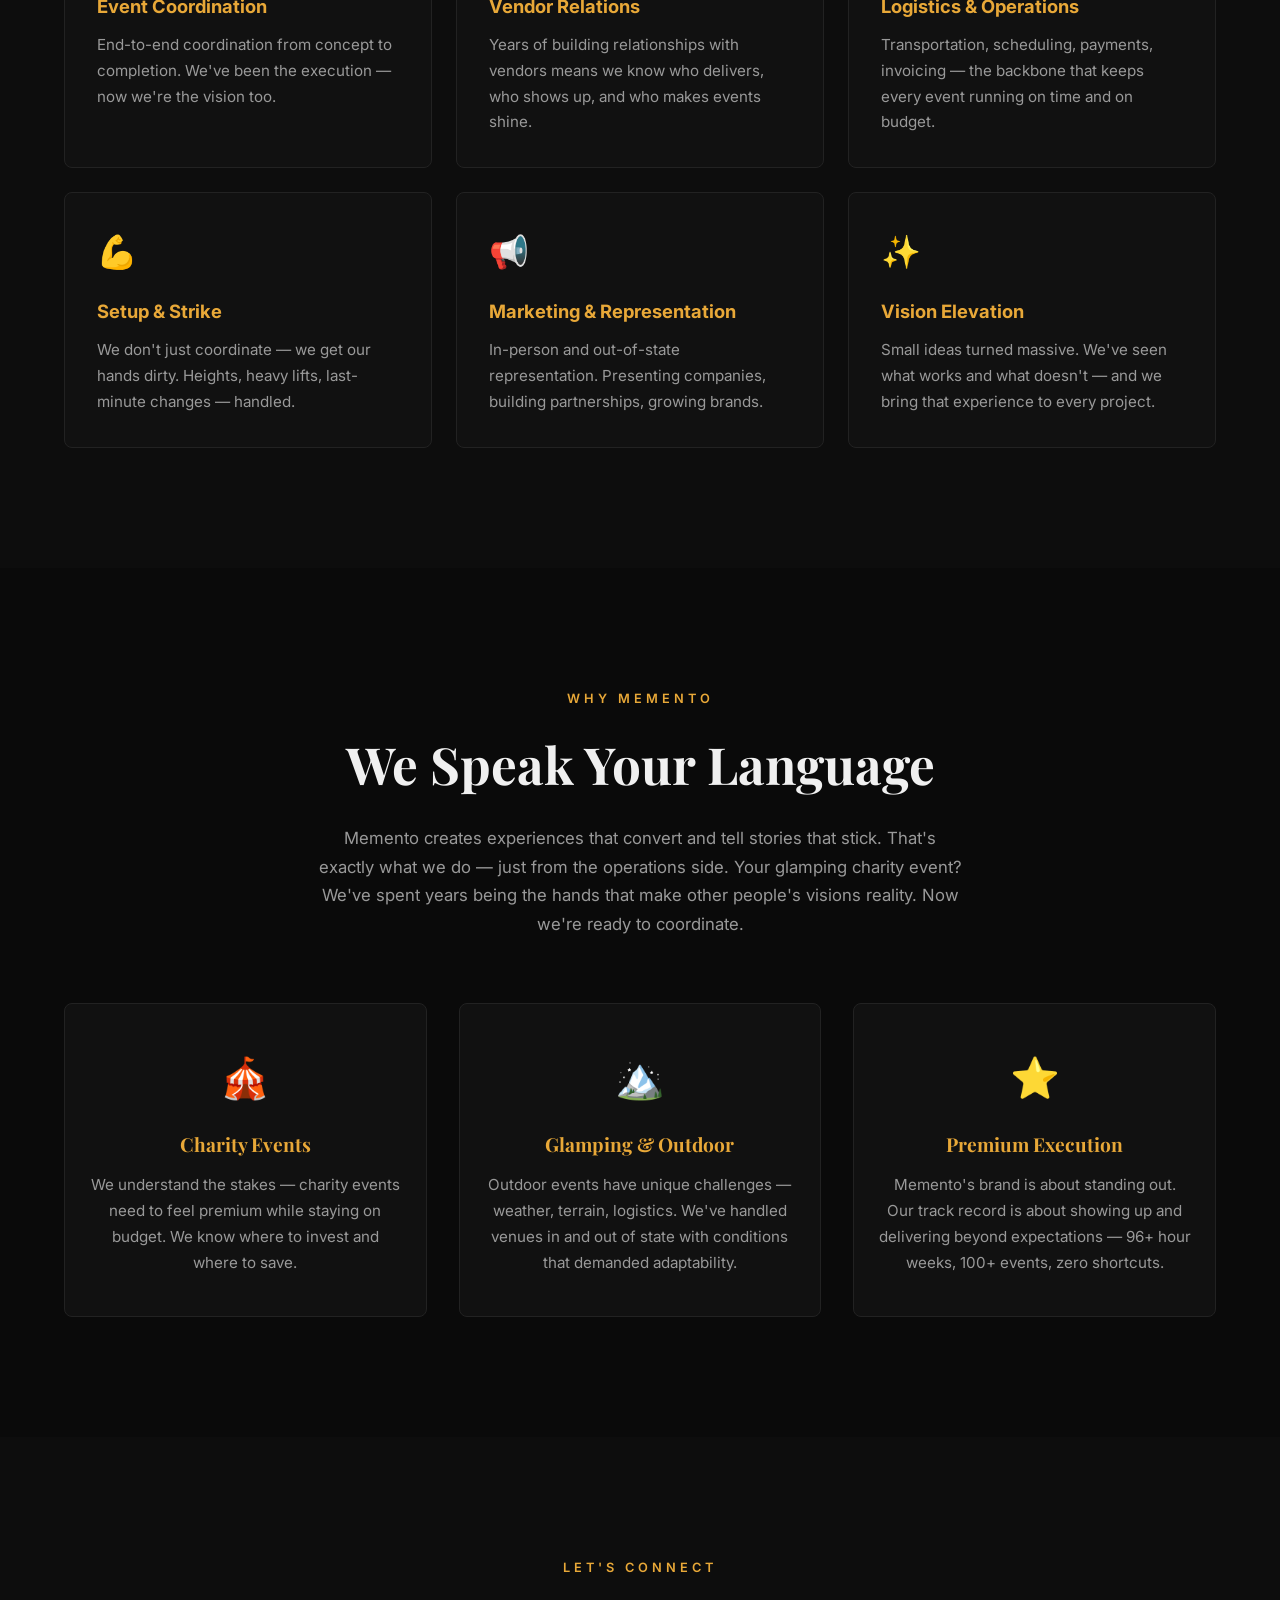
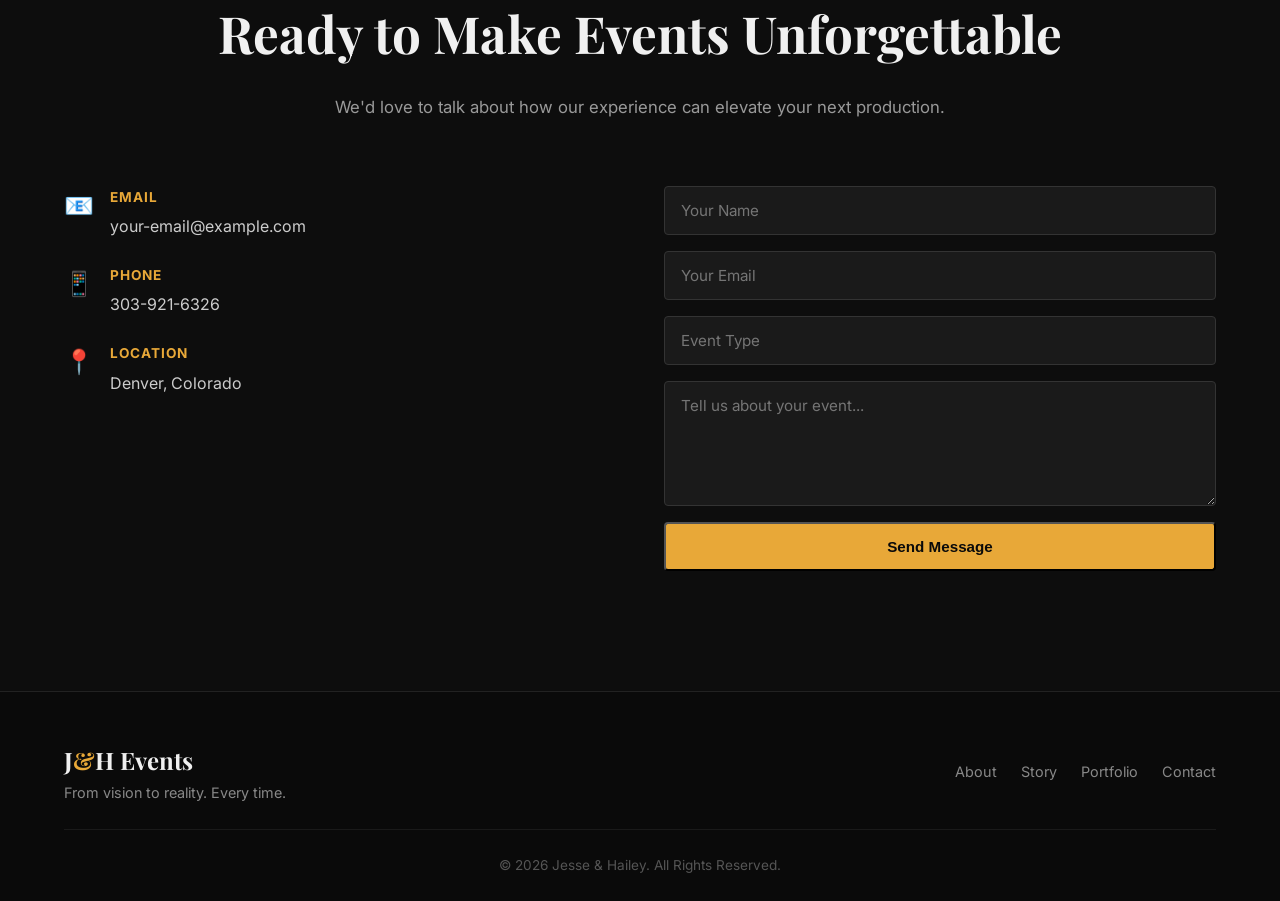
==== commit 39526815: "Replace placeholder text with image URL Updated event photo placeholder with a link to the image." ====
--- a/index.html
+++ b/index.html
@@ -73,7 +73,7 @@
             </div>
             <div class="about-grid">
                 <div class="about-card">
-                    <img src="https://github.com/666beaxt/HAILEY-JESSE/blob/main/Jesse.jpg?raw=true" alt="Hailey" class="about-photo">
+                    <img src="https://github.com/666beaxt/HAILEY-JESSE/blob/main/jessepro.jpeg?raw=true" alt="Hailey" class="about-photo">
                     <h3>Jesse — On-Site Lead & Marketing</h3>
                     <p>From loading dock to client meetings, Jesse managed every on-site operation. Training new hires, coordinating vendors, overseeing job sites, and representing the company at national level. The person clients remembered because he was the one making sure their vision became reality — no matter the hours or the obstacles.</p>
                     <ul class="about-skills">
@@ -145,7 +145,7 @@
                 <div class="slide active">
                     <div class="slide-placeholder">
                         <span>📸</span>
-                        <p>Add your event photo here</p>
+                        <p>https://github.com/666beaxt/HAILEY-JESSE/blob/main/IMG_0353~2.JPG?raw=true</p>
                     </div>
                     <div class="slide-caption">
                         <h3>Large-Scale Event Setup</h3>
@@ -165,7 +165,7 @@
                 <div class="slide">
                     <div class="slide-placeholder">
                         <span>📸</span>
-                        <p>Add your event photo here</p>
+                        <p>https://github.com/666beaxt/HAILEY-JESSE/blob/main/butterfly.jpeg?raw=true</p>
                     </div>
                     <div class="slide-caption">
                         <h3>Venue Transformation</h3>
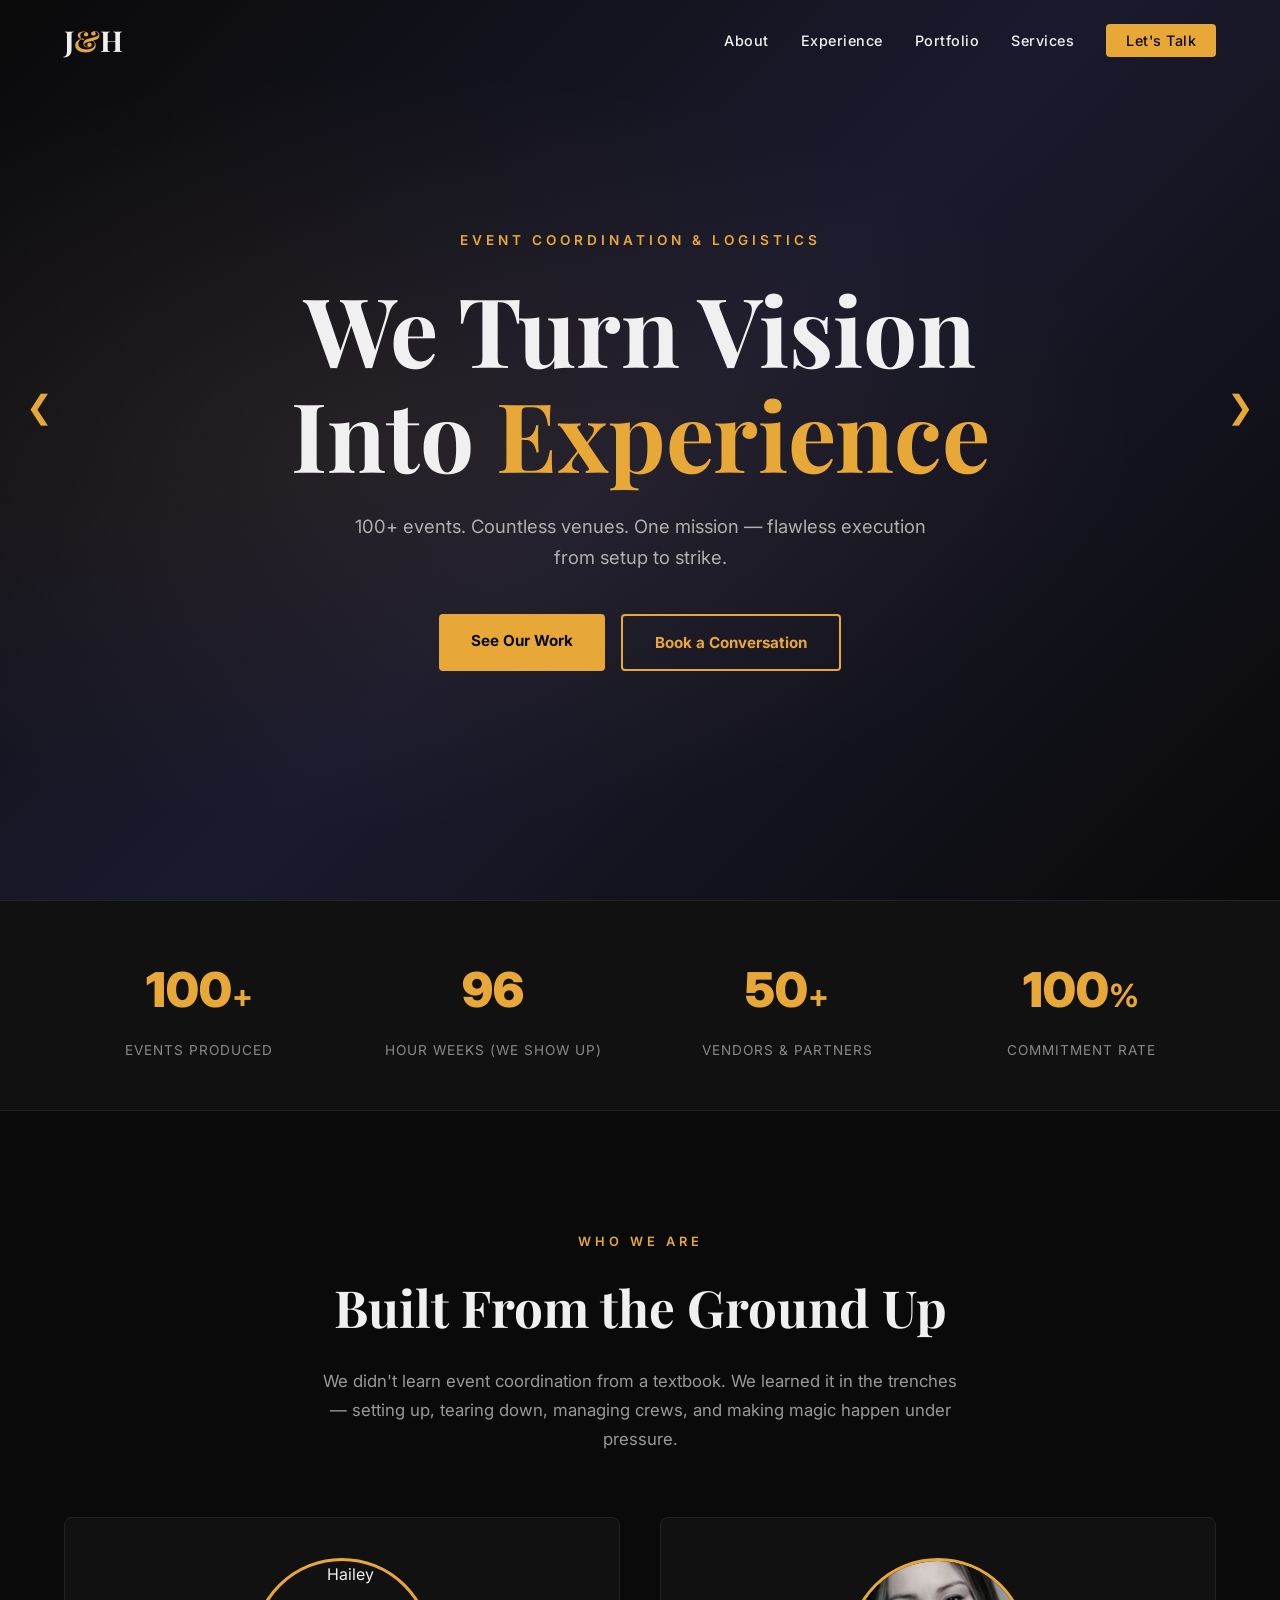
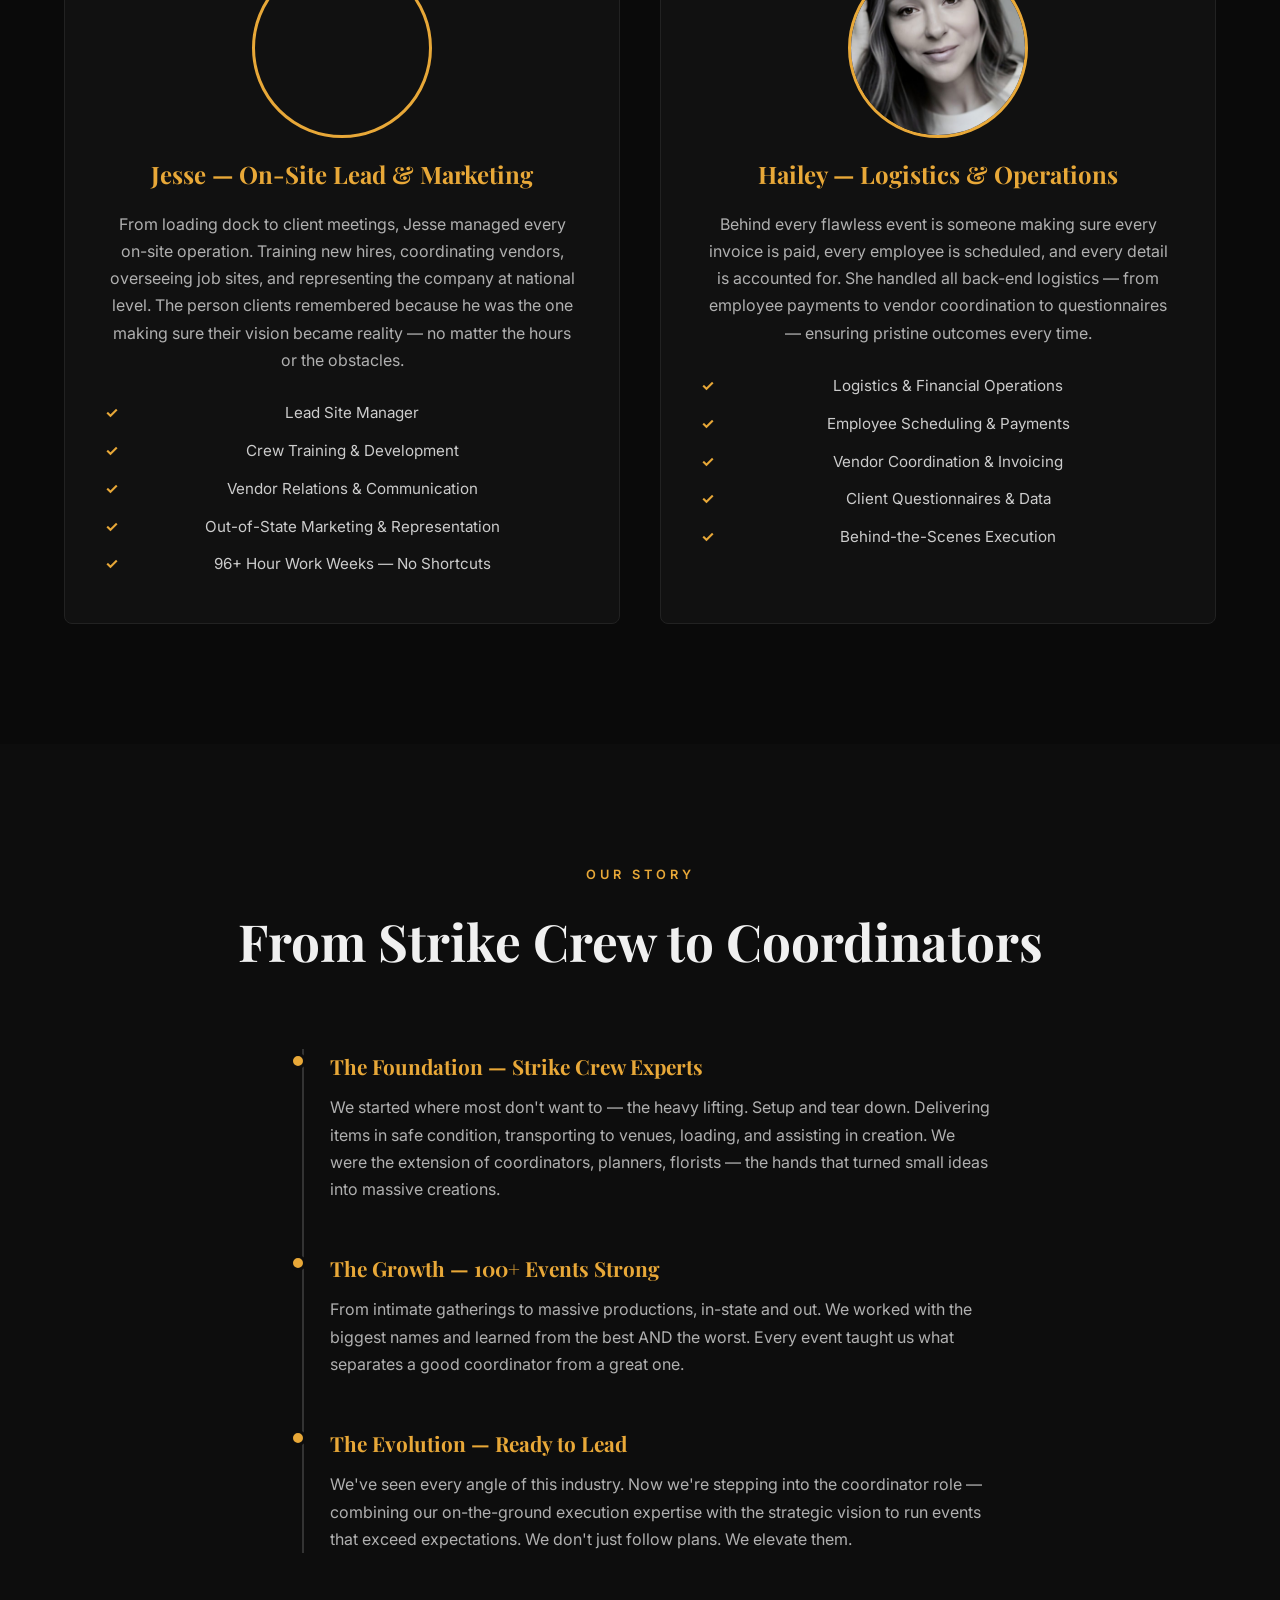
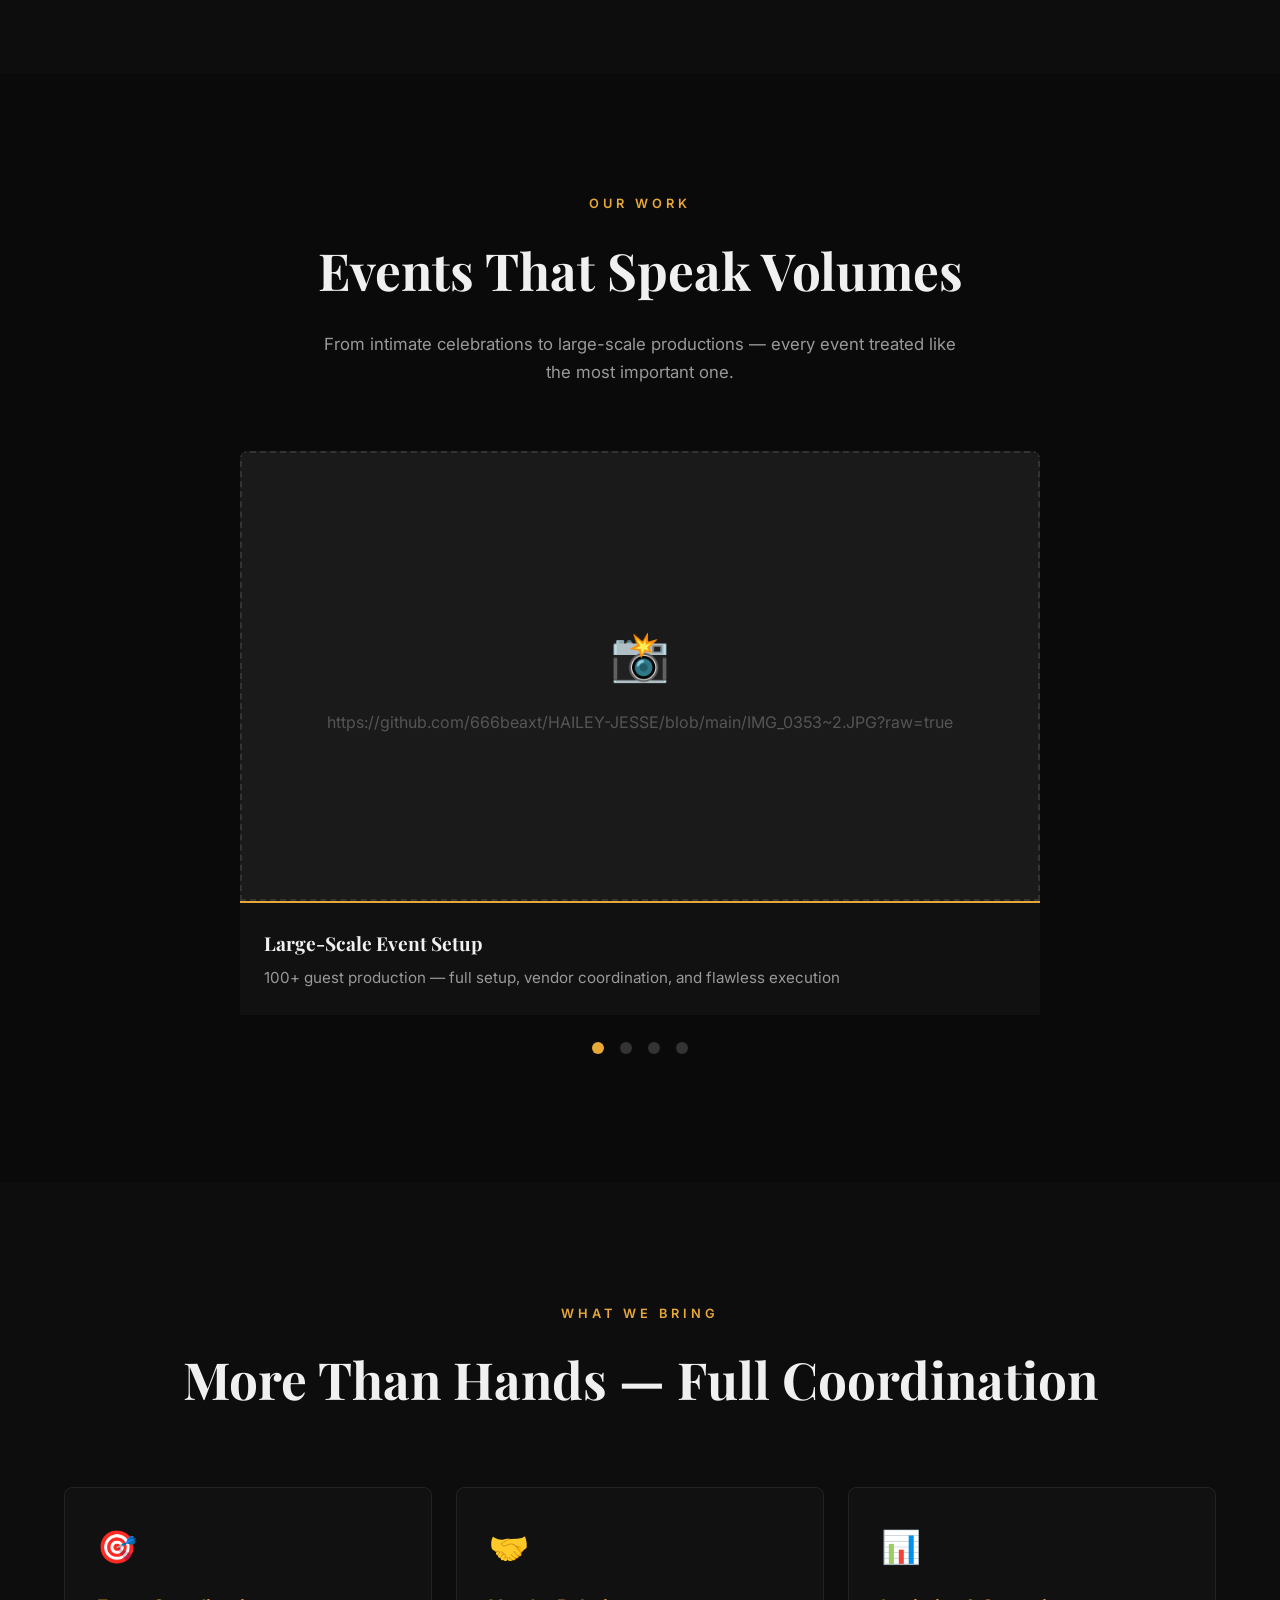
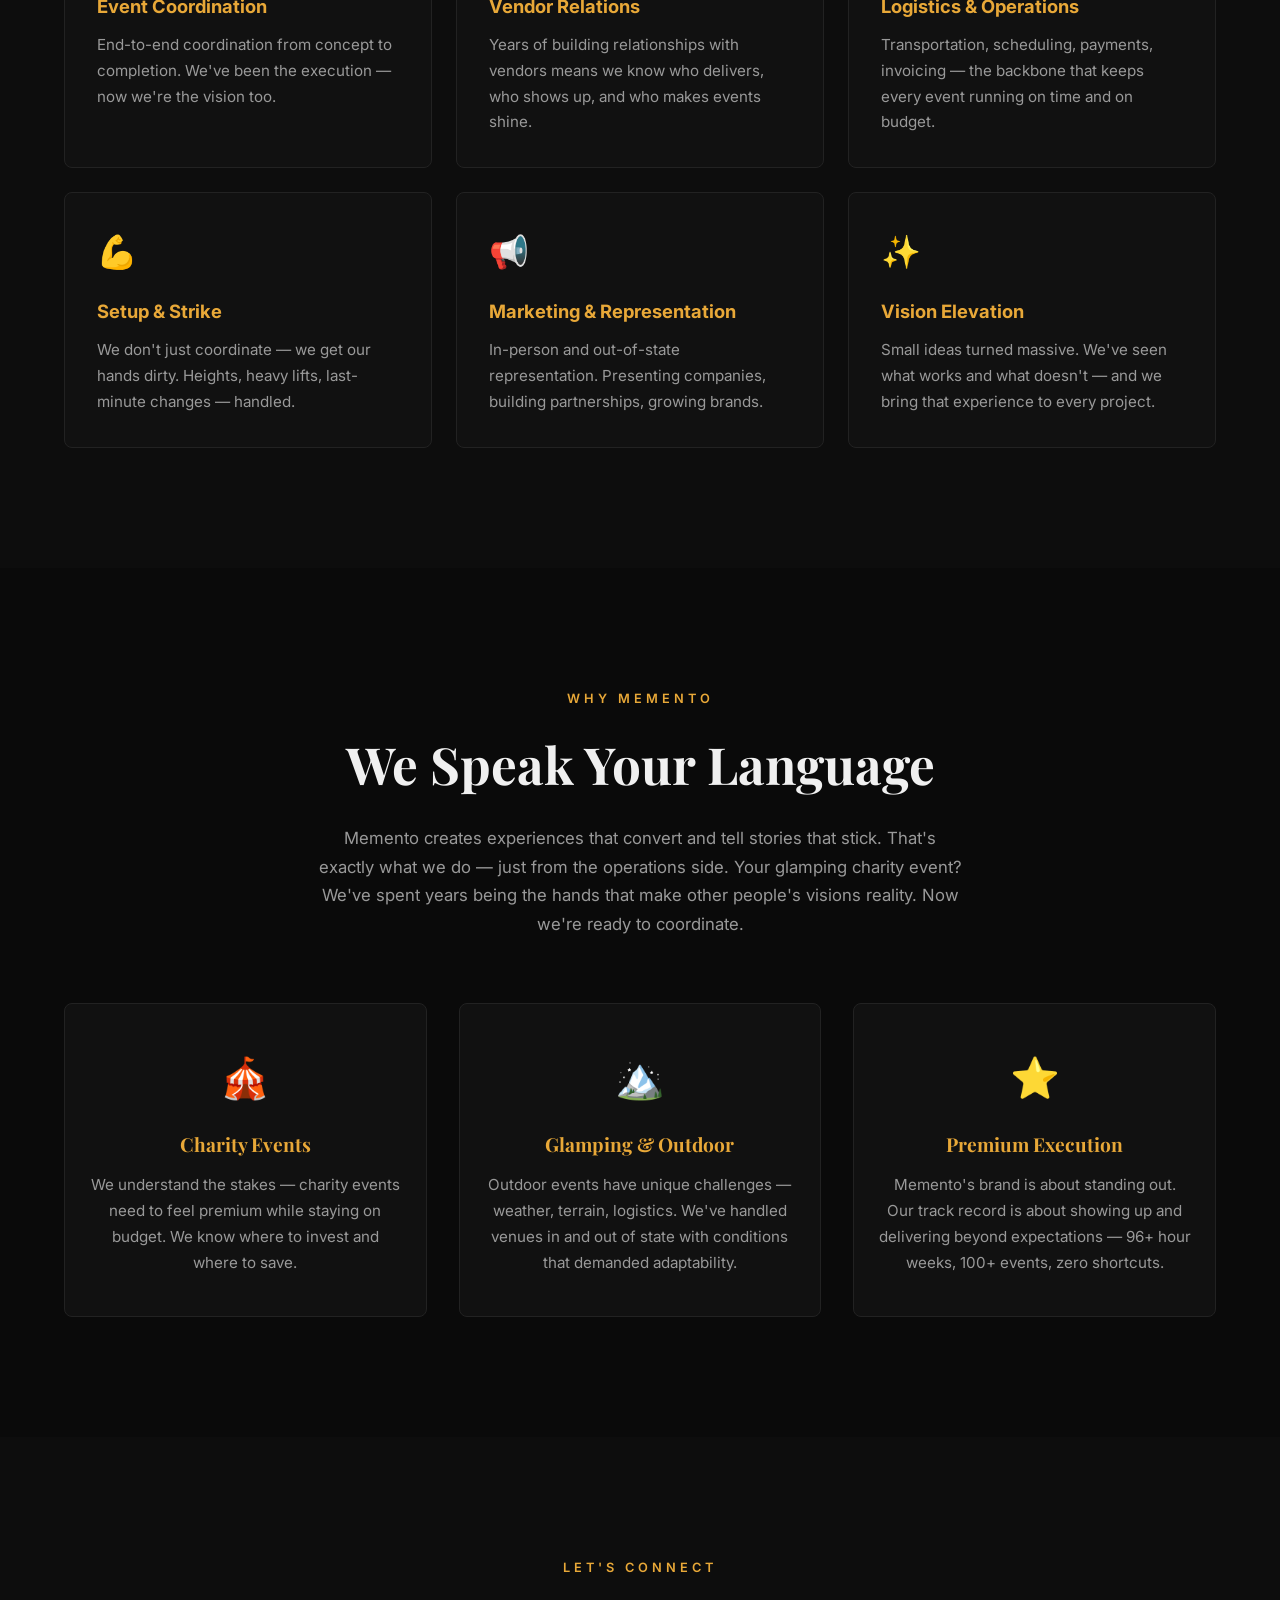
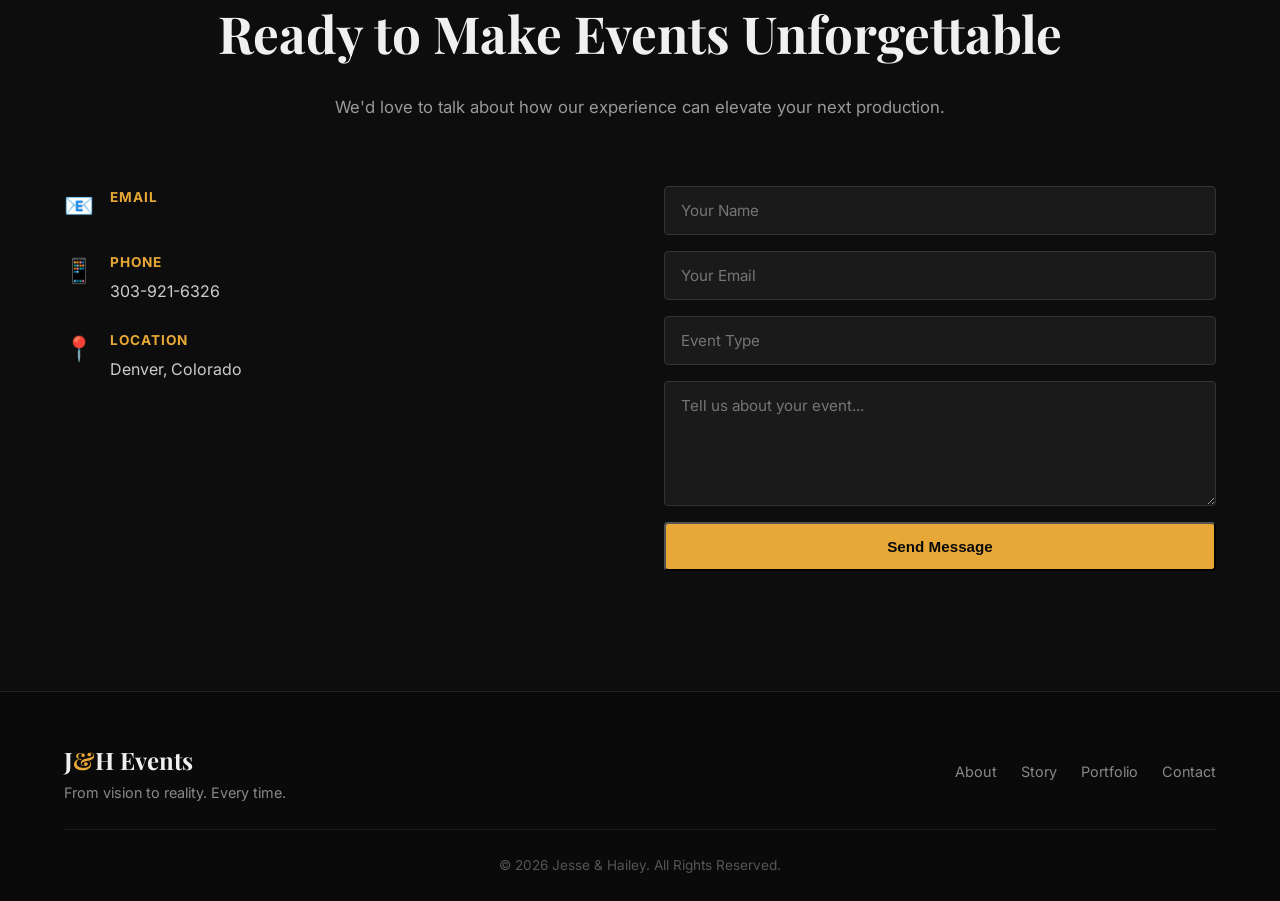
==== commit 11b67245: "Update email address in contact section" ====
--- a/index.html
+++ b/index.html
@@ -155,7 +155,7 @@
                 <div class="slide">
                     <div class="slide-placeholder">
                         <span>📸</span>
-                        <p>Add your event photo here</p>
+                        <p>https://github.com/666beaxt/HAILEY-JESSE/blob/main/cali.jpeg?raw=true</p>
                     </div>
                     <div class="slide-caption">
                         <h3>Out-of-State Event</h3>
@@ -175,7 +175,7 @@
                 <div class="slide">
                     <div class="slide-placeholder">
                         <span>📸</span>
-                        <p>Add your event photo here</p>
+                        <p>https://github.com/666beaxt/HAILEY-JESSE/blob/main/runway.jpeg?raw=true</p>
                     </div>
                     <div class="slide-caption">
                         <h3>Professional Strike & Wrap</h3>
@@ -282,7 +282,7 @@
                         <span class="contact-icon">📧</span>
                         <div>
                             <h4>Email</h4>
-                            <p>your-email@example.com</p>
+                            <p><Jesse.Rockwell.Work@gmail.com/p>
                         </div>
                     </div>
                     <div class="contact-item">
